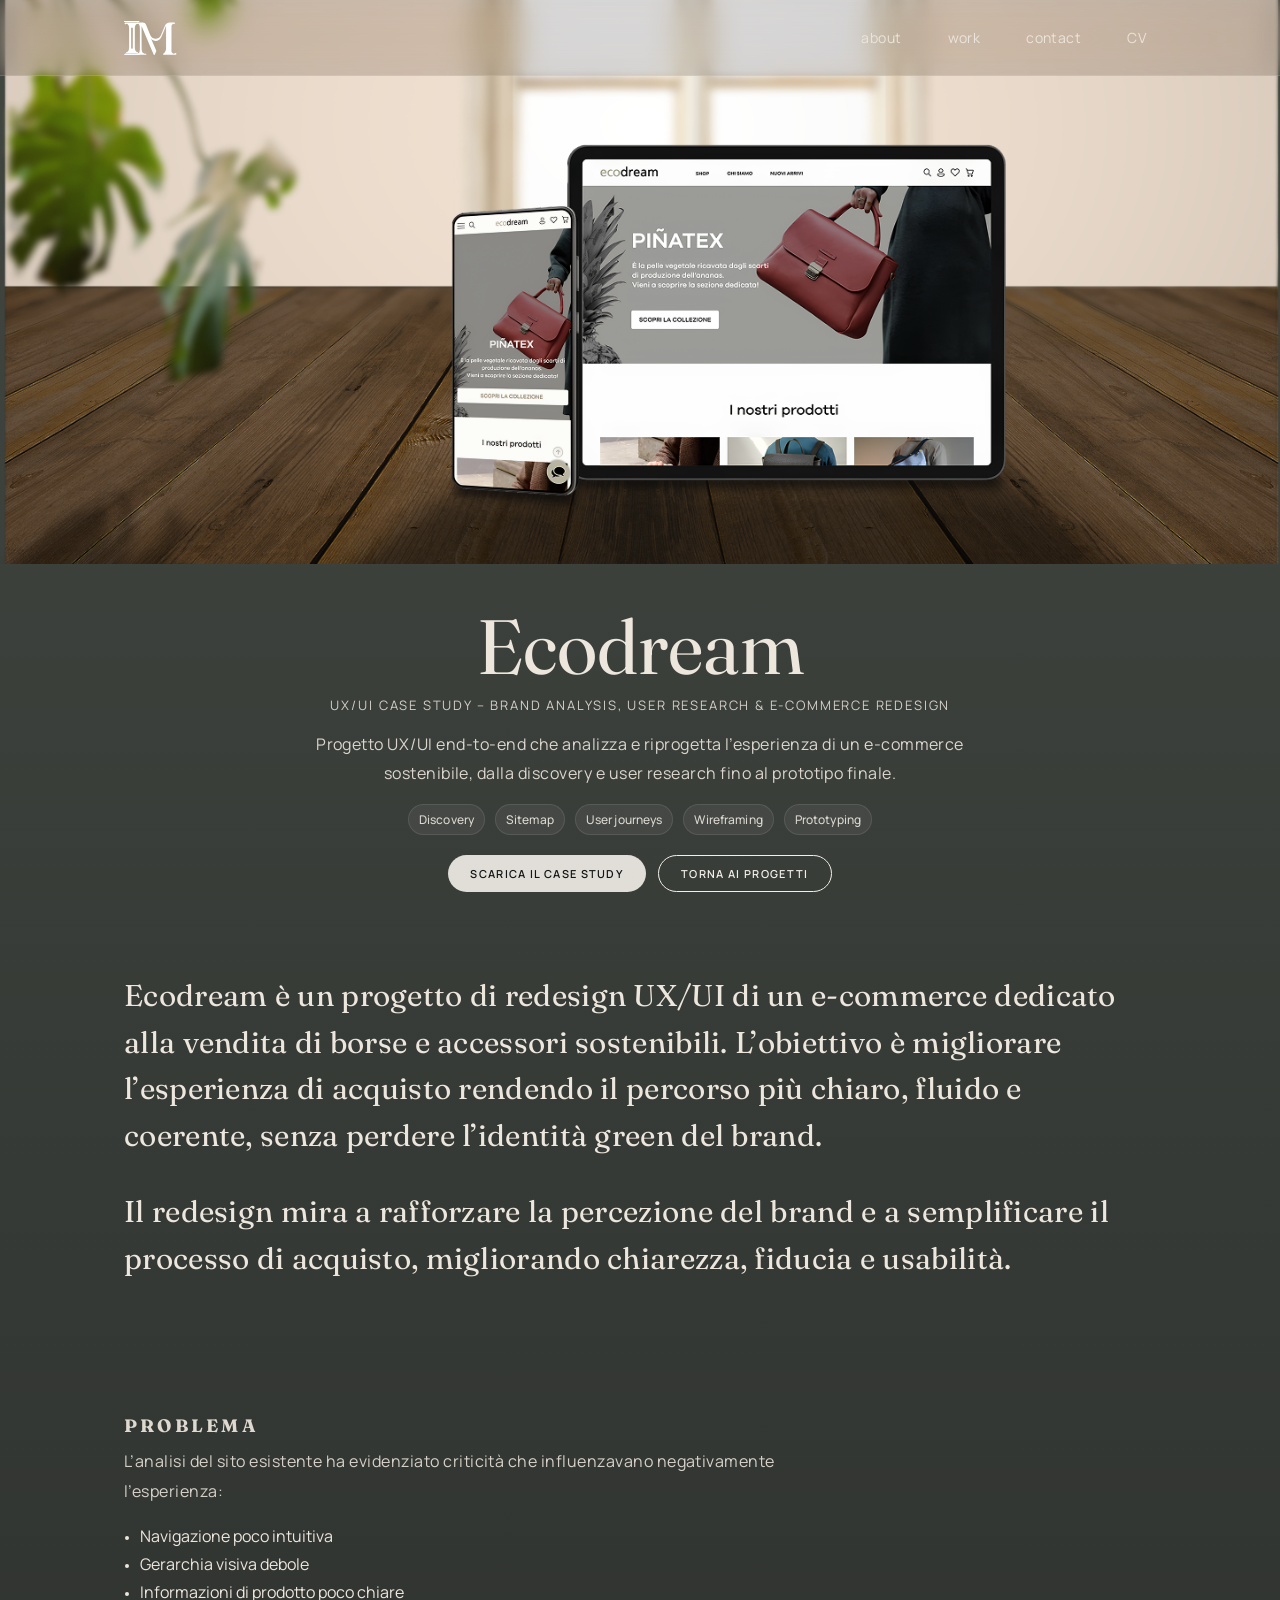
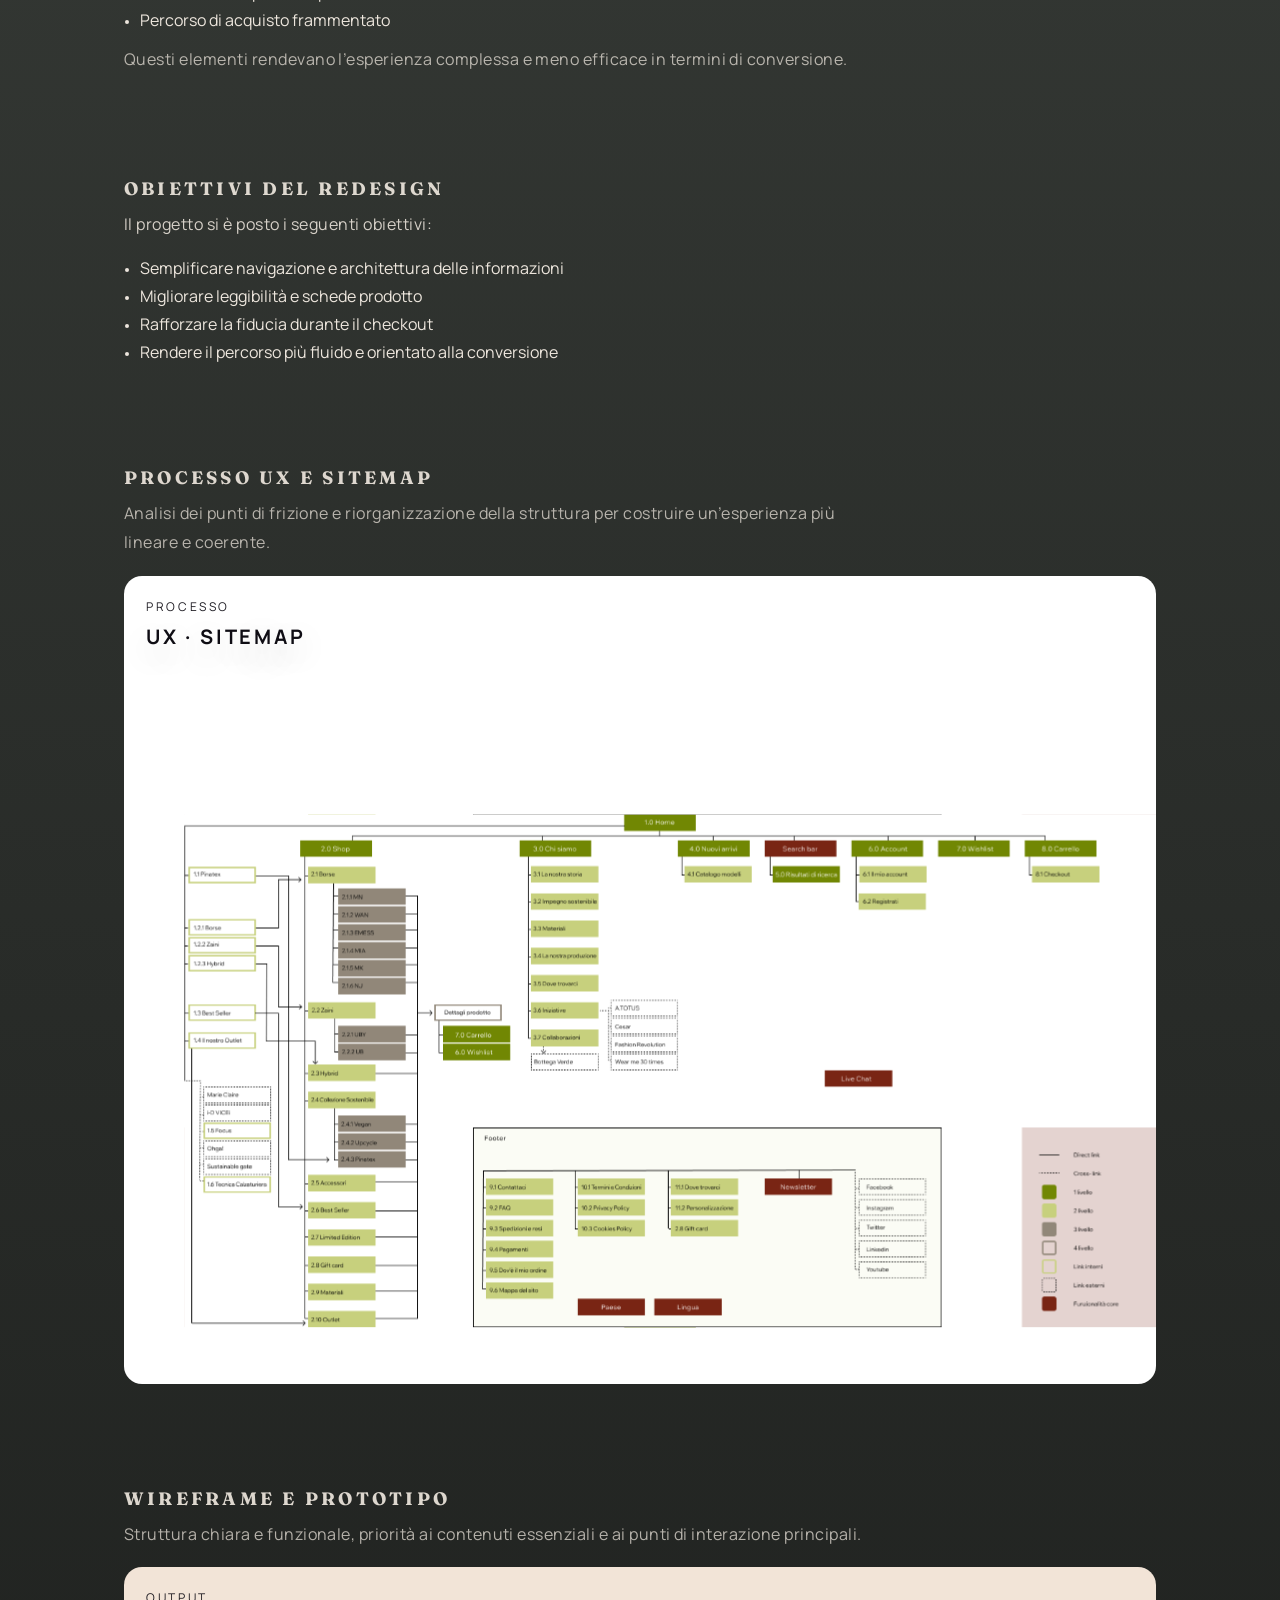
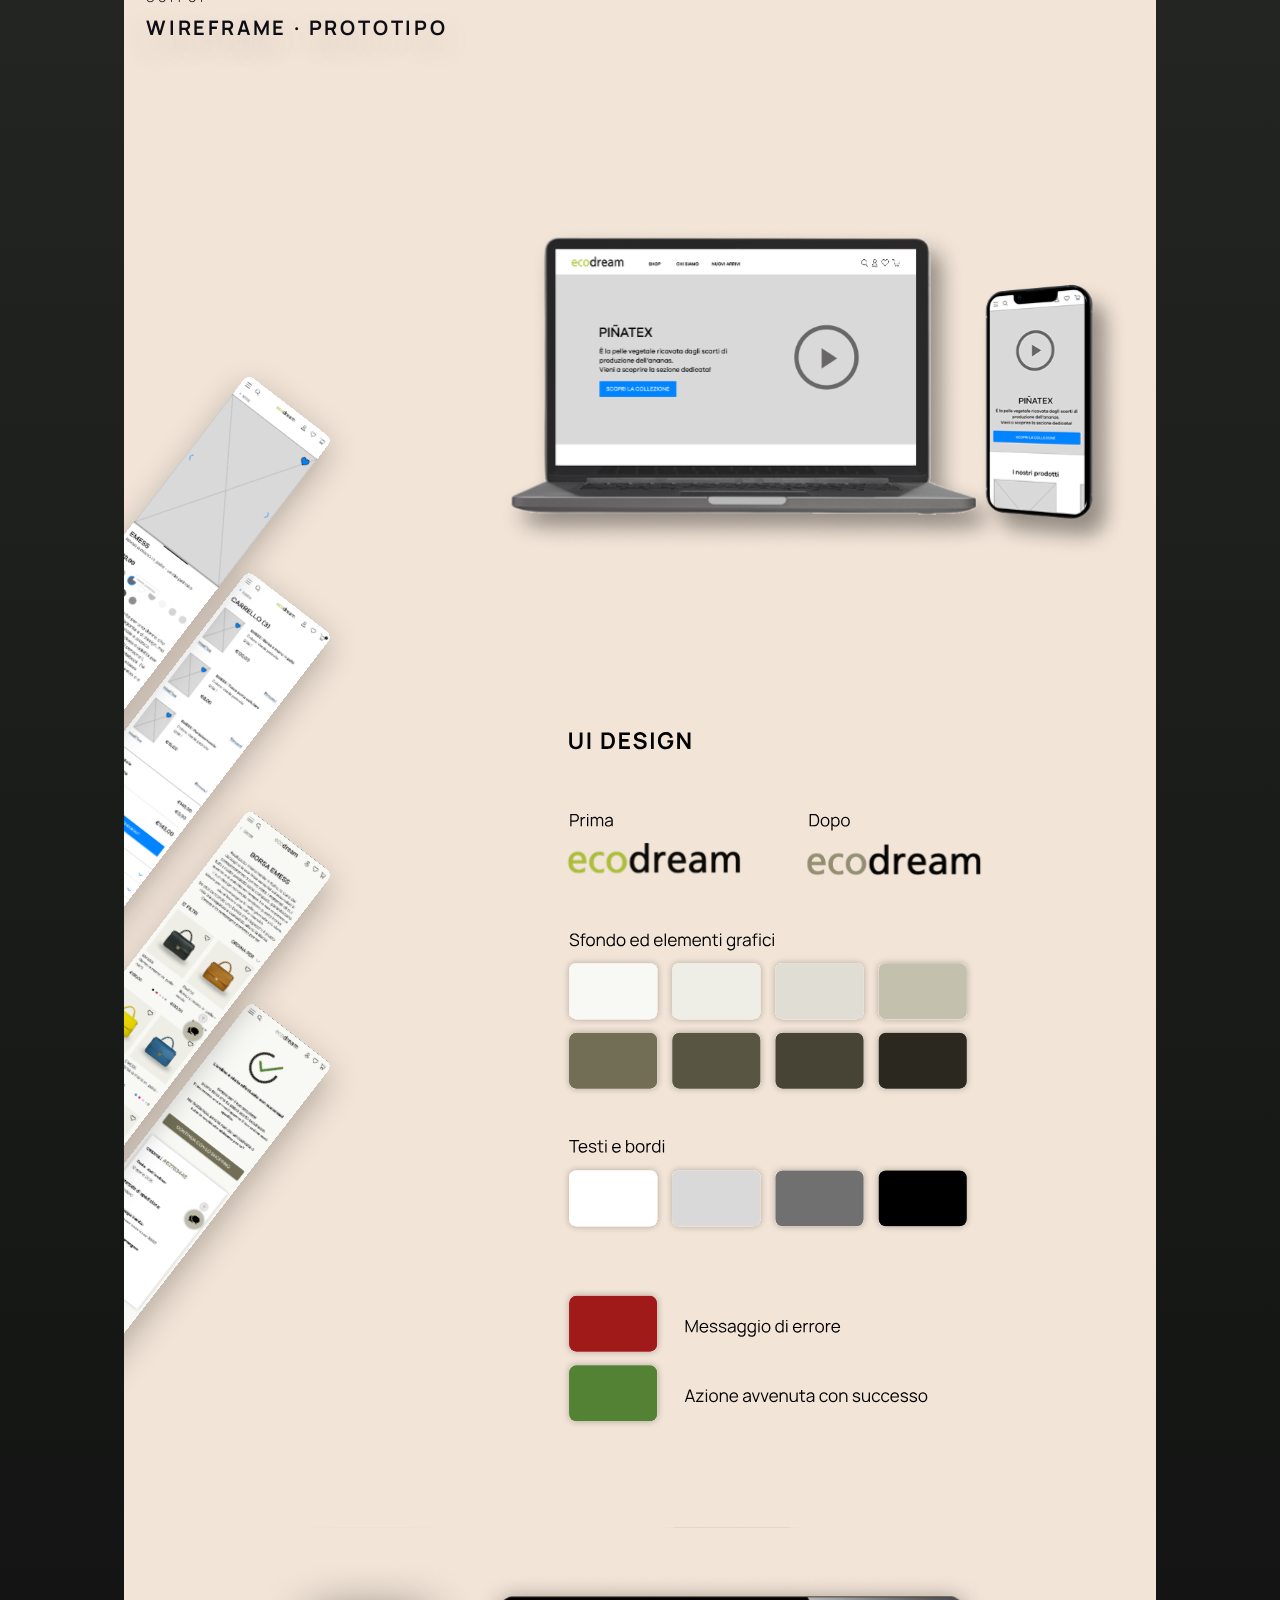
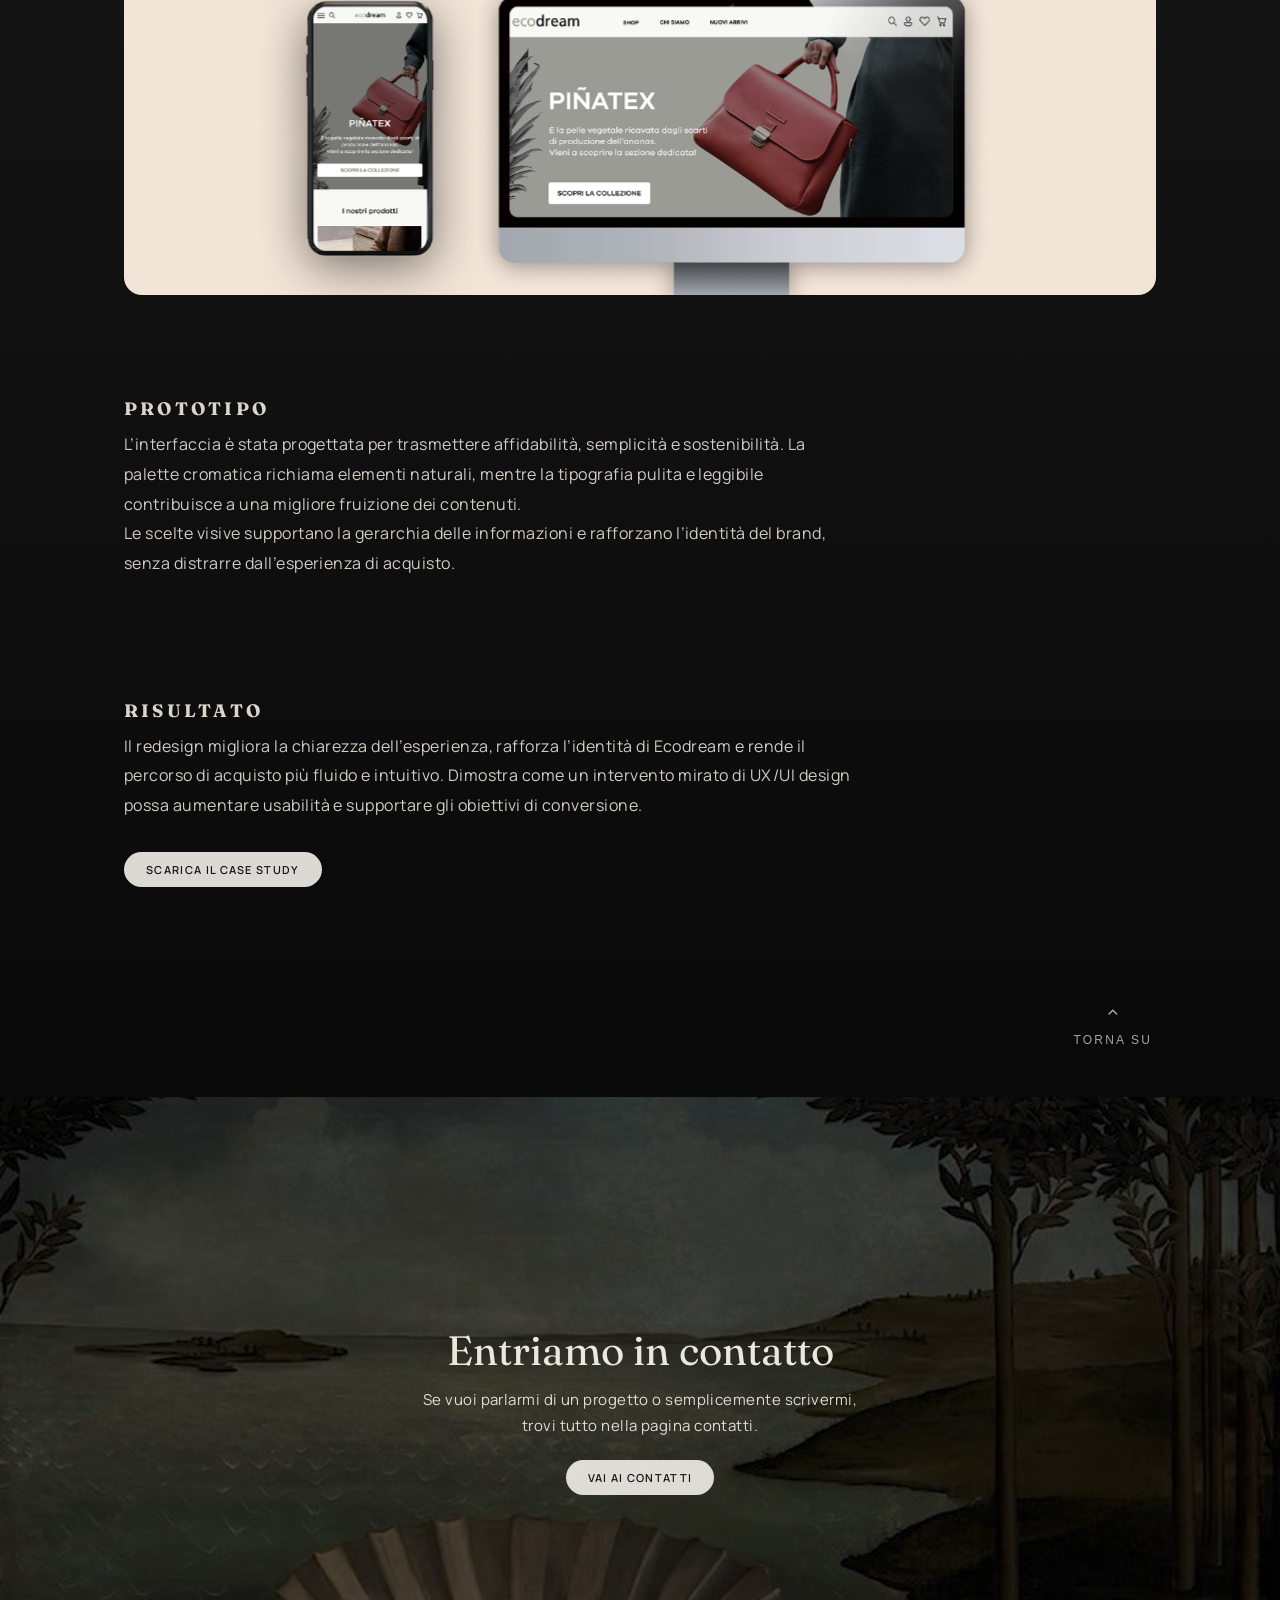
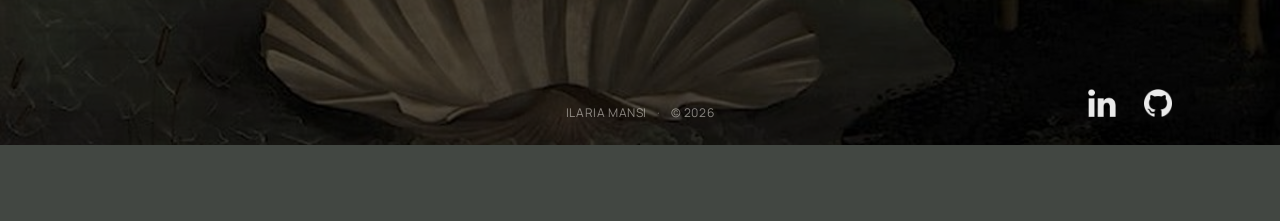
==== project/ecodream/index.html @ d0198c4e "Initial portfolio upload" ====
<!doctype html>
<html lang="it">
<head>
  <meta charset="utf-8" />
  <meta name="viewport" content="width=device-width, initial-scale=1" />
  <title>Ecodream – Case study</title>

  <!-- stesso stack font delle altre pagine progetto -->
  <link rel="preconnect" href="https://fonts.googleapis.com">
  <link rel="preconnect" href="https://fonts.gstatic.com" crossorigin>
  <link href="https://fonts.googleapis.com/css2?family=Fraunces:opsz,wght@9..144,300;9..144,400;9..144,600;9..144,700&family=Manrope:wght@300;400;500;600;700&display=swap" rel="stylesheet">
<link rel="icon" href="assets/img/favicon/favicon.png" sizes="any">

  <link rel="stylesheet" href="../../css/style.css">
  <link rel="stylesheet" href="../../css/project.css">
</head>

<body>
 
   <!-- NAV -->
 <header class="nav" role="banner">
  <div class="container nav__inner">
    <a class="nav__logo" href="../../index.html#top" aria-label="Home">
      <img class="logo is-mark" src="../../assets/img/logo/im-mark-light.svg" alt="IM">
      <img class="logo is-word" src="../../assets/img/logo/im-wordmark-light.svg" alt="Ilaria Mansi">
    </a>

    <nav class="nav__links" aria-label="Menu principale">
      <a href="../../about.html">about</a>
      <a href="../../index.html#projects">work</a>
      <a href="../../contact.html">contact</a>
      <a href="../../cv.html">CV</a>
    </nav>

    <input class="navToggle" type="checkbox" id="navToggle">

    <label class="nav__burger" for="navToggle" aria-label="Apri menu">
      <span class="nav__burgerIcon" aria-hidden="true"></span>
    </label>
  </div>
</header>

<div class="navOverlay" aria-hidden="true">
  <nav class="navOverlay__panel" aria-label="Menu mobile">
    <a href="../../about.html">about</a>
    <a href="../../index.html#projects">work</a>
    <a href="../../contact.html">contact</a>
    <a href="../../cv.html">CV</a>
  </nav>
</div>

  <main class="project project--ecodream" id="top">

  <!-- HERO (identica agli altri progetti) -->
  <section class="pHero" aria-label="Ecodream">
    <figure class="pHero__media">
      <img src="../../assets/img/projects/ecodream/cover-ecodream.png" alt="Cover Ecodream">
    </figure>

    <div id="start"></div>

    <div class="pWrap">
      <div class="pHero__copy">
        <h1 class="pTitle">Ecodream</h1>
        <p class="pSubtitle">UX/UI case study – brand analysis, user research &amp; e-commerce redesign</p>

        <p class="pLead">
          Progetto UX/UI end-to-end che analizza e riprogetta l’esperienza di un e-commerce sostenibile, dalla discovery e user research fino al prototipo finale.
        </p>

        <div class="pMeta" aria-label="Strumenti e output">
          <span class="pill">Discovery</span>
          <span class="pill">Sitemap</span>
          <span class="pill">User journeys</span>
          <span class="pill">Wireframing</span>
          <span class="pill">Prototyping</span>
        </div>

   
        <div class="pCtaRow">
          <a class="btn btn--primary" href="../../assets/pdf/ecodream.pdf" target="_blank" rel="noopener">
            SCARICA IL CASE STUDY
          </a>
          <a class="btn btn--secondary" href="../../index.html#projects">
            TORNA AI PROGETTI
          </a>
        </div>
      </div>
    </div>
  </section>



  <!-- PRESENTAZIONE -->
 <section class="pSection" aria-label="Presentazione del progetto">
      <div class="pWrap pWrap--narrow">
        <div class="pIntroCenter">
        <div>
          <p class="pIntro">
            Ecodream è un progetto di redesign UX/UI di un e-commerce dedicato alla vendita di borse e accessori sostenibili.
            L’obiettivo è migliorare l’esperienza di acquisto rendendo il percorso più chiaro, fluido e coerente, senza perdere l’identità green del brand.
          </p>
        </div>
        <div>
          <p class="pIntro pIntro--muted">
            Il redesign mira a rafforzare la percezione del brand e a semplificare il processo di acquisto, migliorando chiarezza, fiducia e usabilità.
          </p>
        </div>
      </div>
    </div>
  </section>

  <!-- PROBLEMA -->
  <section class="pSection" aria-label="Problema">
    <div class="pWrap">
      <header class="pHeader">
        <h2 class="pH2">Problema</h2>
        <p class="pText">L’analisi del sito esistente ha evidenziato criticità che influenzavano negativamente l’esperienza:</p>
      </header>

      <ul class="pList">
        <li>Navigazione poco intuitiva</li>
        <li>Gerarchia visiva debole</li>
        <li>Informazioni di prodotto poco chiare</li>
        <li>Percorso di acquisto frammentato</li>
      </ul>

      <p class="pText pText--muted" style="margin-top:14px;">
        Questi elementi rendevano l’esperienza complessa e meno efficace in termini di conversione.
      </p>
    </div>
  </section>

  <!-- OBIETTIVI -->
  <section class="pSection" aria-label="Obiettivi del redesign">
    <div class="pWrap">
      <header class="pHeader">
        <h2 class="pH2">Obiettivi del redesign</h2>
        <p class="pText">Il progetto si è posto i seguenti obiettivi:</p>
      </header>

      <ul class="pList">
        <li>Semplificare navigazione e architettura delle informazioni</li>
        <li>Migliorare leggibilità e schede prodotto</li>
        <li>Rafforzare la fiducia durante il checkout</li>
        <li>Rendere il percorso più fluido e orientato alla conversione</li>
      </ul>
    </div>
  </section>

  <!-- PROCESSO UX + SITEMAP (NON full-bleed, come gli altri) -->
  <section class="pSection" aria-label="Processo UX e Sitemap">
    <div class="pWrap">
      <header class="pHeader">
        <h2 class="pH2">Processo UX e sitemap</h2>
        <p class="pText pText--muted">
          Analisi dei punti di frizione e riorganizzazione della struttura per costruire un’esperienza più lineare e coerente.
        </p>
      </header>

      <figure class="pFigure">
        <img src="../../assets/img/projects/ecodream/processo ux e sitemap.svg" alt="Processo UX e Sitemap Ecodream">
        <figcaption class="pFigure__cap">
          <span class="pCap__kicker">PROCESSO</span>
          <span class="pCap__title">UX · Sitemap</span>
        </figcaption>
      </figure>
    </div>
  </section>

  <!-- WIREFRAME + PROTOTIPO (NON full-bleed) -->
  <section class="pSection" aria-label="Wireframe e Prototipo">
    <div class="pWrap">
      <header class="pHeader">
        <h2 class="pH2">Wireframe e prototipo</h2>
        <p class="pText pText--muted">
          Struttura chiara e funzionale, priorità ai contenuti essenziali e ai punti di interazione principali.
        </p>
      </header>

      <figure class="pFigure">
        <img src="../../assets/img/projects/ecodream/wireframe e prototipo.svg" alt="Wireframe e prototipo Ecodream">
        <figcaption class="pFigure__cap">
          <span class="pCap__kicker">OUTPUT</span>
          <span class="pCap__title">Wireframe · Prototipo</span>
        </figcaption>
      </figure>
    </div>
  </section>

   <section class="pSection" aria-label="Wireframe e Prototipo">
      <div class="pWrap">
        <header class="pHeader">
          <h2 class="pH2">Prototipo</h2>
          <p class="pText">
           L’interfaccia è stata progettata per trasmettere affidabilità, semplicità e sostenibilità.
          La palette cromatica richiama elementi naturali, mentre la tipografia pulita e leggibile
          contribuisce a una migliore fruizione dei contenuti.
          </p>
          <p class="pText">
              Le scelte visive supportano la gerarchia delle informazioni e rafforzano l’identità del brand,
          senza distrarre dall’esperienza di acquisto.
          </p>
        </header>
          </div>
    </section>

    <!-- RISULTATO -->
    <section class="pSection" aria-label="Risultato">
      <div class="pWrap">
        <div class="pUi pUi--single">
          <div class="pUi__copy">
            <h2 class="pH2">Risultato</h2>
            <p class="pText">
              Il redesign migliora la chiarezza dell’esperienza, rafforza l’identità di Ecodream e rende il percorso di acquisto più fluido e intuitivo.
              Dimostra come un intervento mirato di UX/UI design possa aumentare usabilità e supportare gli obiettivi di conversione.
            </p>

            <div class="pUi__cta">
              <a class="btn btn--primary" href="../../assets/pdf/ecodream.pdf" target="_blank" rel="noopener">
                SCARICA IL CASE STUDY
              </a>
            </div>
          </div>
        </div>
      </div>
    </section>

  </main>


<div class="backTop">
  <a href="#start">
    <span class="backTop__arrow">^</span>
    <span class="backTop__text">torna su</span>
  </a>
</div>

  <!-- FOOTER -->
  <footer class="footer footer--simple" id="contact" aria-labelledby="footerTitle">
  <img class="footer__arch" src="../../assets/img/home/art.jpg" alt="" aria-hidden="true">

  <div class="footer__inner">
    <h2 id="footerTitle">Entriamo in contatto</h2>
    <p class="footer__text">
      Se vuoi parlarmi di un progetto o semplicemente scrivermi, <br> trovi tutto nella pagina contatti.
    </p>

    <div class="footer__actions">
      <a class="btn btn--primary" href="../../contact.html">VAI AI CONTATTI</a>
    </div>

    <div class="footer__social" aria-label="Social">
      <a class="iconBtn" href="https://www.linkedin.com/in/ilaria-mansi/" target="_blank" rel="noopener" aria-label="LinkedIn">
        <img src="../../assets/img/home/linkedin.png" alt="">
      </a>

      <a class="iconBtn" href="https://github.com/TUO-USERNAME" target="_blank" rel="noopener" aria-label="GitHub">
        <img src="../../assets/img/home/github.png" alt="">
      </a>
    </div>

    <div class="footer__meta">
      <a class="footer__copy" href="#top">ILARIA MANSI</a>
      <span class="footer__sep" aria-hidden="true">·</span>
      <span class="footer__copy">© 2026</span>
    </div>
  </div>
</footer>
  
</body>
</html>
---- css/style.css ----
/* =========================================================
   ILARIA — STYLE.CSS
   Clean version
   - Nav/hamburger funzionante
   - Footer sistemato
   - Hero / Salotto / Projects invariati come struttura visiva
========================================================= */

/* -------------------------
   RESET
------------------------- */
*{ box-sizing:border-box; }
html,body{ margin:0; padding:0; min-height:100%; }
img{ max-width:100%; display:block; }
a{ color:inherit; text-decoration:none; }
a:visited{ color:inherit; }
button,input,textarea{ font:inherit; }
ul{ margin:0; padding:0; }
:focus-visible{ outline:2px solid rgba(243,239,233,.65); outline-offset:3px; }

/* -------------------------
   TOKENS
------------------------- */
:root{
  --max: 1200px;
  --pad-x: 84px;
  --nav-h: 76px;

  --bg-start: rgb(66, 71, 66);
  --bg-end:   #020202;

  --text: #EDE6DD;
  --muted: rgba(237,230,221,.75);

  --line: rgba(243,239,233,.12);
  --line-weak: rgba(243,239,233,.08);

  --glass-blur: 14px;
  --glass-sat: 140%;

  --thumb-w: 440px;
  --thumb-h: 300px;

  --font-serif: "Fraunces", ui-serif, Georgia, serif;
  --font-sans: "Manrope", system-ui, -apple-system, "Segoe UI", Roboto, Arial, sans-serif;

  --h1: clamp(42px, 5.2vw, 76px);
  --h2: clamp(24px, 3.2vw, 44px);
  --lead: clamp(20px, 1.6vw, 18px);
  --section-y: clamp(68px, 7.4vw, 120px);
}

@media (max-width: 980px){
  :root{
    --pad-x: 20px;
    --nav-h: 70px;
    --thumb-w: 100%;
    --thumb-h: min(320px, 56vw);
  }
}

/* -------------------------
   BASE
------------------------- */
html{ background: var(--bg-start); }

body{
  color: var(--text);
  overflow-x:hidden;
  font-family: var(--font-sans);
  -webkit-font-smoothing: antialiased;
  text-rendering: optimizeLegibility;
  background: linear-gradient(180deg, var(--bg-start) 0%, var(--bg-end) 100%);
  background-repeat:no-repeat;
  background-size:100% 100%;
  background-attachment:scroll;
}

.container{
  width: min(var(--max), 100%);
  margin:0 auto;
  padding-left: var(--pad-x);
  padding-right: var(--pad-x);
}

/* niente pannelli extra su about/cv/contact */
body:not(.is-home) main,
body:not(.is-home) .about,
body:not(.is-home) .cv,
body:not(.is-home) .uxSection,
body:not(.is-home) .content{
  background: transparent !important;
}

/* -------------------------
   NAV
------------------------- */
.nav{
  position: fixed;
  top: 0;
  left: 0;
  right: 0;
  height: var(--nav-h);
  z-index: 7000;
  background: rgba(20,14,14,.16);
  backdrop-filter: blur(var(--glass-blur)) saturate(var(--glass-sat));
  -webkit-backdrop-filter: blur(var(--glass-blur)) saturate(var(--glass-sat));
  border-bottom: 1px solid rgba(243,239,233,.14);
}

.nav__inner{
  height: 100%;
  display: flex;
  align-items: center;
  justify-content: space-between;
  gap: 14px;
}

.nav__logo{
  position: relative;
  display: inline-block;
  width: 276px;
  height: 34px;
  z-index: 7002;
}

.nav__logo .logo{
  position: absolute;
  inset: 0;
  width: 276px;
  height: 34px;
  object-fit: contain;
  object-position: left center;
  opacity: 0;
  transition: opacity .28s ease-out, transform .28s ease-out;
}

.nav__logo .is-mark{ opacity: 1; }
.nav__logo .is-word{ transform: translate3d(8px,0,0); }

.nav__logo:hover .is-mark{
  opacity: 0;
  transform: translate3d(-8px,0,0);
}
.nav__logo:hover .is-word{
  opacity: 1;
  transform: translate3d(0,0,0);
}

.nav__links{
  display: flex;
  align-items: center;
  gap: 26px;
  height: 100%;
}

.nav__links a{
  height: 100%;
  display: flex;
  align-items: center;
  padding: 0 10px;
  font-family: var(--font-sans);
  font-size: 14px;
  letter-spacing: .03em;
  opacity: .95;
  position: relative;
  transition: opacity .2s ease, transform .2s ease, letter-spacing .2s ease;
}

.nav__links a:hover{
  opacity: 1;
  transform: translateY(-1px);
  letter-spacing: .08em;
}

.nav__links a::after{
  content: "";
  position: absolute;
  left: 10px;
  right: 10px;
  bottom: 18px;
  height: 1px;
  background: transparent;
  transition: background .2s ease;
}

.nav__links a:hover::after{
  background: rgba(243,239,233,.95);
}

/* checkbox invisibile */
.navToggle{
  position: absolute;
  width: 1px;
  height: 1px;
  padding: 0;
  margin: -1px;
  overflow: hidden;
  clip: rect(0,0,0,0);
  white-space: nowrap;
  border: 0;
}

/* burger */
.nav__burger{
  display: none;
  width: 42px;
  height: 42px;
  border: 0;
  background: transparent;
  cursor: pointer;
  z-index: 7002;
}

.nav__burgerIcon{
  width: 22px;
  height: 2px;
  background: rgba(243,239,233,.92);
  position: relative;
  display: block;
}

.nav__burgerIcon::before,
.nav__burgerIcon::after{
  content: "";
  position: absolute;
  left: 0;
  width: 22px;
  height: 2px;
  background: rgba(243,239,233,.92);
  transition: transform .22s ease, top .22s ease;
}

.nav__burgerIcon::before{ top: -6px; }
.nav__burgerIcon::after{ top: 6px; }

/* overlay fuori dalla nav, pieno e non trasparente */
.navOverlay{
  position: fixed;
  inset: 0;
  z-index: 6999;
  opacity: 0;
  visibility: hidden;
  pointer-events: none;

  /* vetro satinato */
  background: rgba(20,14,14,.22);
  backdrop-filter: blur(22px) saturate(145%);
  -webkit-backdrop-filter: blur(22px) saturate(145%);

  transition: opacity .25s ease, visibility .25s ease;
}
.navOverlay::before{
  content:"";
  position:absolute;
  inset:0;
  pointer-events:none;
  background:
    linear-gradient(180deg,
      rgba(14, 24, 27, 0.28) 0%,
      rgba(20,14,14,.34) 80%);
}
.navOverlay__panel{
  min-height: 100vh;
  display: flex;
  flex-direction: column;
  align-items: center;
  justify-content: center;
  gap: 26px;
}

.navOverlay__panel a{
  font-family: var(--font-sans);
  font-size: 16px;
  letter-spacing: .12em;
  text-transform: uppercase;
  color: rgba(243,239,233,.95);
}

@media (max-width: 900px){
  .nav__links{ display: none; 
  opacity: 1;
  }
  .nav__burger{ display: grid; place-items: center; }

  .nav__logo{ width: 77px; }
  .nav__logo .logo{ width: 77px; }

  .nav__logo:hover .is-word{
    opacity: 0;
    transform: none;
  }
  .nav__logo:hover .is-mark{
    opacity: 1;
    transform: none;
  }

  /* apertura */
  body:has(#navToggle:checked) .navOverlay{
    opacity: 1;
    visibility: visible;
    pointer-events: auto;
  }

  /* X */
  body:has(#navToggle:checked) .nav__burgerIcon{
    background: transparent;
  }
  body:has(#navToggle:checked) .nav__burgerIcon::before{
    top: 0;
    transform: rotate(45deg);
  }
  body:has(#navToggle:checked) .nav__burgerIcon::after{
    top: 0;
    transform: rotate(-45deg);
  }
}

@media (min-width: 901px){
  .navOverlay{ display: none; }
}

/* -------------------------
   BUTTONS
------------------------- */
.btn{
  display:inline-flex;
  align-items:center;
  justify-content:center;
  padding:12px 22px;
  border-radius:999px;
  border:0;
  cursor:pointer;
  line-height:1;
  font-family: var(--font-sans);
  font-weight:600;
  font-size:11px;
  letter-spacing:.12em;
  text-transform:uppercase;
  transition: transform .15s ease, background-color .2s ease, border-color .2s ease, opacity .2s ease;
}
.btn--primary{
  background: rgba(243,239,233,.90);
  color:#131616 !important;
}
.btn--primary:hover{
  background: rgba(243,239,233,1);
  transform:translateY(-1px);
}
.btn--primary:active{ transform:translateY(0); }

.btn--secondary{
  background:transparent;
  border:1px solid rgba(243,239,233,1);
  color: rgba(243,239,233,1);
}
.btn--secondary:hover{
  background: rgba(243,239,233,.08);
  border-color: rgba(243,239,233,.32);
  transform:translateY(-1px);
}
.btn--secondary:active{ transform:translateY(0); }

/* -------------------------
   TAGS / CHIPS
------------------------- */
.pill, .chip, .cvPill{
  display:inline-flex;
  align-items:center;
  gap:8px;
  padding:6px 10px;
  border-radius:999px;
  background: rgba(243,239,233,.06);
  border:1px solid rgba(243,239,233,.10);
  color: rgba(243,239,233,.86);
  font-family: var(--font-sans);
  font-weight:500;
  font-size:12px;
  letter-spacing:.01em;
  text-transform:none;
}

/* -------------------------
   HOME — HERO
------------------------- */
body.is-home{
  background: linear-gradient(180deg, var(--bg-start) 0%, var(--bg-end) 100%);
}

body.is-home main.content{
  background: transparent !important;
}

.heroSection{
  position:relative;
  height:20vh;
  min-height:600px;
  overflow:hidden;
  padding-top: var(--nav-h);
  
}

.heroSection__arch{
  position:absolute;
  inset:0;
  width:100%;
  height:100%;
  object-fit:cover;
  object-position:center;
  z-index:0;
   filter: saturate(.75) contrast(1.06) brightness(.84);
  transform: scale(1.03);
  transform-origin: center;
}


.heroSection__overlay{
  position:absolute;
  inset:0;
  z-index:1;
  pointer-events:none;

  background: linear-gradient(
    to bottom,
    rgba(0, 0, 0, 0.25) 0%,
    rgba(0, 0, 0, 0.55) 40%,
    rgba(0, 0, 0, 0.75) 100%
  );
}

.hero{
  position:relative;
  z-index:2;
  padding-top: clamp(48px, 7vh, 92px);
}
.hero::after{

position:absolute;
inset:0;
background:rgba(0,0,0,0.25);
}
.hero__left{ max-width:660px; }

.hero__stack{
  display:flex;
  flex-direction:column;
  align-items:flex-start;
  gap:14px;
}
.hero__title,
.hero__sub,
.hero__statement{
  text-shadow: 0 2px 14px rgba(0,0,0,.20);
}
.hero__title{
  margin:0;
  font-family: var(--font-serif);
  font-weight:400;
  font-size: clamp(64px, 8vw, 120px);
  line-height:1.10;
}

.hero__sub{
  margin:0;
  max-width:58ch;
  font-family: var(--font-sans);
  font-size: var(--lead);
  font-weight:600;
  line-height:0.8;
  color: rgba(243,239,233);
  letter-spacing:.03em;
}

.hero__statement{
  position:relative;
  padding-top:40px;
  margin-top: clamp(16px, 2.2vw, 30px);
  font-family: var(--font-sans);
  font-size:14px;
  font-weight:500;
  letter-spacing:.18em;
  text-transform:uppercase;
  color: rgb(243, 239, 233);
}

.hero__cta{
  margin-top:12px;
  display:flex;
  gap:14px;
  flex-wrap:wrap;
}

/* -------------------------
   HOME — SALOTTO
------------------------- */
.salottoSection{
  position:relative;
  padding: clamp(70px, 9vw, 120px) 0;
  background:transparent;
  overflow:hidden;
}

.salottoSection .salotto{
  position:relative;
  text-align:center;
}

.salotto__stack{
  max-width: min(920px, 100%);
  margin:0 auto;
  display:flex;
  flex-direction:column;
  gap:14px;
  align-items:center;
  position:relative;
  z-index:2;
}

.salotto__h2{
  margin:0 0 6px 0;
  font-family: var(--font-serif);
  font-weight:400;
  font-size: clamp(28px, 3.4vw, 52px);
  line-height:1.12;
}

.salotto__p{
  margin:0 0 4px 0;
  font-family: var(--font-sans);
  font-weight:400;
  font-size: clamp(15px, 1.7vw, 18px);
  line-height:1.7;
  max-width:70ch;
  color: rgba(243,239,233,.90);
  letter-spacing:.03em;
}

.salotto__cta{
  margin-top:32px;
  display:flex;
  justify-content:center;
  gap:12px;
  flex-wrap:wrap;
}

.salotto__cta .btn{
  opacity:1 !important;
  filter:none !important;
}
.salotto__cta .btn--primary{
  background: rgba(243,239,233,1) !important;
}
.salotto__cta .btn--secondary{
  border-color: rgba(243,239,233,1) !important;
  color: rgba(243,239,233,1) !important;
  background: transparent !important; 
}
.salotto__cta .btn--secondary:hover{
  background: rgba(243,239,233,.08) !important; 
  border-color: rgba(243,239,233,.32) !important;
  transform:translateY(-1px)!important;
}

.salotto__portrait{
  position:absolute;
  right:-66px;
  bottom:-80px;
  margin:0;
  width: clamp(220px, 24vw, 420px);
  z-index:1;
  pointer-events:none;
}
.salotto__portrait img{
  width:100%;
  height:auto;
  display:block;
  filter: brightness(0.8);
}

@media (max-width: 980px){
  .salotto__portrait{
    width: clamp(190px, 58vw, 340px);
    right:-30px;
    bottom:-120px;
    z-index:0;
  }
  .salotto__portrait img{
    opacity:.30;
  }
  .salotto__stack{ z-index:2; }
}

/* -------------------------
   HOME — PROJECTS
------------------------- */
.content{
  position:relative;
  z-index:1;
  padding-top:72px;
}

.projects{
  padding:75px 0 44px;
}

.projects__title{
  margin:0 0 -10px;
  font-family: var(--font-serif);
  font-weight:400;
  font-size:100px;
  letter-spacing:.02em;
}

.projectStep{
  min-height:45vh;
  padding:24px 0;
}

.projectCard{
  position:sticky;
  top: calc(var(--nav-h) + 34px);
  display:grid;
  grid-template-columns: 1.12fr .88fr;
  gap:32px;
  align-items:center;
  padding-top:22px;
}

.projectCard__media{
  width:min(100%, var(--thumb-w));
  height: var(--thumb-h);
  display:block;
  transition: transform .22s ease;
}
.projectCard__media img{
  width:100%;
  height:100%;
  object-fit:cover;
  border-radius:10px;
}
.projectCard__media:hover{
  transform:translate3d(0,-4px,0);
}

.projectCard__name{
  margin:0;
  font-family: var(--font-serif);
  font-weight:400;
  font-size: clamp(30px, 3.2vw, 52px);
  line-height:1.06;
}

.projectCard__meta{
  margin:10px 0 16px;
  font-family: var(--font-sans);
  font-size:15px;
  line-height:1.5;
  color: var(--muted);
  letter-spacing:.03em;
}

@media (max-width:900px){
  .projectCard{
    grid-template-columns: 1fr;
    gap:16px;
    top: calc(var(--nav-h) + 42px);
  }
  .projectCard__media{
    width:100%;
    height: var(--thumb-h);
  }

  .projects__title{
    font-size: clamp(34px, 10.5vw, 56px);
    line-height:1.02;
    letter-spacing:-0.01em;
    white-space:nowrap;
  }
  .projectCard__name{
    font-size: clamp(26px, 7.2vw, 34px);
    line-height:1.08;
    margin-top:14px;
  }
  .projectCard__meta{
    font-size:14px;
    line-height:1.4;
    opacity:.85;
    margin-top:6px;
  }
  .projectStep{
    padding:26px 0;
  }
  .projectStep + .projectStep{
    border-top:1px solid rgba(243,239,233,.10);
    padding-top:32px;
  }
}

/* -------------------------
   FOOTER SIMPLE
------------------------- */
.footer{
  position:relative;
  min-height:72vh;
  overflow:hidden;
  display:flex;
  align-items:center;
  justify-content:center;
  padding:0;
  background:transparent;
}

.footer__arch{
  position:absolute;
  inset:0;
  width:100%;
  height:100%;
  object-fit:cover;
  object-position:center;
  z-index:0;
  filter: brightness(.86) contrast(1.05);
}

.footer::before{
  content:"";
  position:absolute;
  inset:0;
  z-index:1;
  pointer-events:none;
  background: 
    rgba(0, 0, 0, 0.65) 80% ;
}


.footer__inner{
  position:static;
  z-index:2;
  max-width:860px;
  width:100%;
  text-align:center;
  padding:40px 22px 90px;
  margin:0 auto;
}

.footer__inner h2{
  margin:0 0 12px;
  font-family: var(--font-serif);
  font-weight:400;
  font-size: clamp(26px, 3.2vw, 42px);
  margin-top: 28px;
}

.footer__text{
  margin:0 auto 22px;
  max-width:62ch;
  font-family: var(--font-sans);
  font-size:15px;
  line-height:1.7;
  color: rgba(243,239,233,.90);
  letter-spacing:.03em;
  margin-top: 6px;
}

.footer__actions{
  margin-top:12px;
  display:flex;
  gap:12px;
  flex-wrap:wrap;
  justify-content:center;
}

/* icone più a destra */
.footer__social{
  position:absolute;
  right:100px;
  bottom:20px;
  display:flex;
  gap:12px;
  z-index:3;
}

.iconBtn{
  width:44px;
  height:44px;
  display:inline-flex;
  align-items:center;
  justify-content:center;
  opacity:.92;
  transition: transform .15s ease, opacity .15s ease;
}

.iconBtn img{
  width:28px;
  height:28px;
  display:block;
}

.iconBtn:hover{
  opacity:1;
  transform:translateY(-1px);
}

/* ilaria mansi + © più in basso */
.footer__meta{
  position:absolute;
  left:50%;
  transform:translateX(-50%);
  bottom:24px;

  display:flex;
  gap:10px;
  justify-content:center;
  align-items:center;

  font-family: var(--font-sans);
  font-size:12px;
  letter-spacing:.05em;
  text-transform:uppercase;
  color: rgba(243,239,233,.70);
}
.footer__sep{ opacity:.45; }
.footer__copy{ opacity:.75; }

@media (max-width:900px){
  .footer{
    min-height: 48vh;
    align-items: center;
    padding: 0 0 28px 0;
  }

  .footer__inner{
    padding: 18px 20px 40px;
  }

  .footer__inner h2{
    margin-top: 0;
    margin-bottom: 10px;
  }

  .footer__text{
    margin: 0 auto 18px;
    max-width: 30ch;
  }

  .footer__actions{
    margin-top: 30px;
  }

  /* social sotto la CTA */
  .footer__social{
    position: static;
    display: flex;
    justify-content: center;
    gap: 18px;
    margin-top: 60px;
    
  }

  /* meta in basso */
  .footer__meta{
    position: absolute;
    left: 50%;
    transform: translateX(-50%);
    bottom: 10px;
    margin-top: 0;
    width: max-content;
  }
}

/* -------------------------
   ABOUT + CV + CONTACT
------------------------- */
.uxSection{
  padding: var(--section-y) 0;
}

.uxSection--hero{
  padding-top: 50px;
  padding-bottom: clamp(70px, 5vw, 72px);
}

.uxGrid2{
  display:grid;
  grid-template-columns: 1.15fr .85fr;
  gap: clamp(20px, 5vw, 72px);
  align-items:start;
}
@media (max-width:980px){
  .uxGrid2{ grid-template-columns:1fr; }
}

.uxKicker{
  margin:0 0 10px;
  font-family: var(--font-serif);
  font-size:160px;
  letter-spacing:.10em;
  text-transform:none;
  color: rgb(243,239,233);
}

.uxH1{
  margin:0;
  font-family: var(--font-serif);
  font-weight:400;
  font-size: var(--h1);
  line-height:1.02;
}

.uxH2{
  margin:0;
  font-family: var(--font-serif);
  font-weight:400;
  font-size: clamp(22px, 2.6vw, 34px);
  line-height:1.12;
}

.uxLead{
  margin:58px 0 0;
  max-width:66ch;
  font-family: var(--font-sans);
  font-size:16px;
  line-height:1.75;
  color: rgba(243,239,233,.90);
  letter-spacing:.03em;
}

.uxSub{
  margin:10px 0 0;
  max-width:74ch;
  font-family: var(--font-sans);
  font-size:16px;
  line-height:1.85;
  color: rgba(243,239,233,.72);
  letter-spacing:.03em;
}

.uxCtaRow{
  margin-top:18px;
  display:flex;
  gap:12px;
  flex-wrap:wrap;
}

.aboutDivider{
  height:1px;
  margin-top:34px;
  background: linear-gradient(90deg, transparent, rgba(243,239,233,.20), transparent);
}

.aboutPhoto{
  width:min(300px, 100%);
  margin-top:50px;
  overflow:hidden;
  justify-self:right;
}
.aboutPhoto__img{
  width:100%;
  height:auto;
  filter: brightness(0.8);
}

.uxSide{
  display:flex;
  flex-direction:column;
  gap:18px;
}

.uxMiniCard{
  padding-top:12px;
  border-top:1px solid rgba(243,239,233,.10);
}
.uxMiniCard__label{
  margin:0 0 10px;
  font-family: var(--font-sans);
  font-size:12px;
  letter-spacing:.22em;
  text-transform:uppercase;
  color: rgba(243,239,233,.70);
}
.uxMiniCard__list{
  list-style:none;
}
.uxMiniCard__list li{
  padding:10px 0;
  border-top:1px solid rgba(243,239,233,.08);
  font-family: var(--font-sans);
  font-size:14px;
  color: rgba(243,239,233,.90);
}

.approachRow{
  margin-top:18px;
  display:grid;
  grid-template-columns: repeat(3, minmax(0,1fr));
  gap:26px;
}
@media (max-width:980px){
  .approachRow{ grid-template-columns:1fr; }
}

.uxCard{
  padding-top:12px;
  border-top:1px solid rgba(243,239,233,.10);
}
.card__eyebrow{
  margin:0 0 10px;
  font-family: var(--font-sans);
  font-size:12px;
  letter-spacing:.22em;
  text-transform:uppercase;
  color: rgba(243,239,233,.58);
}
.card__text{
  margin:0;
  font-family: var(--font-sans);
  font-size:16px;
  line-height:1.85;
  color: rgba(243,239,233,.90);
  letter-spacing:.03em;
}

.quoteGlass__text{
  margin:0;
  font-family: var(--font-serif);
  font-weight:400;
  font-size: clamp(36px, 2.2vw, 22px);
  line-height:1.5;
  color: rgba(243,239,233,.92);
}

.cvGrid{
  margin-top:14px;
  display:grid;
  grid-template-columns: repeat(3, minmax(0,1fr));
  gap:26px;
}
@media (max-width:980px){
  .cvGrid{ grid-template-columns:1fr; }
}

.cvCard{
  padding-top:12px;
  border-top:1px solid rgba(243,239,233,.10);
}
.cvCard h3{
  margin:0 0 10px;
  font-family: var(--font-sans);
  font-size:18px;
  letter-spacing:.22em;
  text-transform:uppercase;
  color: rgba(243,239,233,.70);
  font-weight:400;
}
.cvCard ul{
  padding-left:18px;
  margin:0;
}
.cvCard li{
  margin:8px 0;
  font-family: var(--font-sans);
  font-size:14px;
  line-height:1.75;
  color: rgba(243,239,233,.90);
  letter-spacing:.05em;
}

.cvTimeline{
  margin-top:14px;
  display:flex;
  flex-direction:column;
  gap:26px;
}
.cvItem{
  padding-top:12px;
  border-top:1px solid rgba(243,239,233,.10);
}
.cvHead{
  display:flex;
  gap:10px;
  flex-wrap:wrap;
  align-items:baseline;
  margin-bottom:10px;
}
.cvWhen{
  font-family: var(--font-sans);
  font-size:12px;
  letter-spacing:.18em;
  text-transform:none;
  color: rgba(243,239,233,.62);
}
.cvTag{
  font-family: var(--font-sans);
  font-size:14px;
  letter-spacing:.08em;
  text-transform:uppercase;
  color: rgba(243,239,233,.58);
}
.cvItem h3{
  margin:0;
  font-family: var(--font-serif);
  font-weight:400;
  font-size: clamp(18px, 2.4vw, 28px);
  line-height:1.2;
}
.cvPlace{
  margin:6px 0 0;
  font-family: var(--font-sans);
  font-size:14px;
  color: rgb(243,239,233);
}
.cvText{
  margin:10px 0 0;
  font-family: var(--font-sans);
  font-size:14px;
  line-height:1.85;
  color: rgba(243,239,233,.88);
  letter-spacing:.05em;
}

.is-about .uxSection--hero .uxGrid2{
  position:relative;
}
.is-about .uxSection--hero .uxSide{
  position:static;
}
.is-about .uxSection--hero .aboutPhoto{
  position:absolute;
  right:-100px;
  bottom:-40px;
  width: clamp(220px, 24vw, 420px);
  margin:0;
  border-radius:40px;
  overflow:hidden;
  z-index:1;
  pointer-events:none;
}
.is-about .uxSection--hero .aboutPhoto__img{
  width:100%;
  height:auto;
  display:block;
}
.is-about .uxSection--chi .uxGrid2{
  grid-template-columns:1fr 2fr;
}
.is-about .uxSection--split .uxGrid2{
  grid-template-columns:1fr 1fr;
}
.is-about .uxSection--oltre .uxGrid2{
  grid-template-columns:1fr 2fr;
}

@media (max-width:980px){
  .is-about .uxSection--hero .uxCol{
    position:relative;
    z-index:2;
  }

  .is-about .uxSection--hero .aboutPhoto{
    top:20px;
    right:-13px;
    bottom:auto;
    width: clamp(100px, 26vw, 150px);
    aspect-ratio:1 / 1;
    border-radius:18px;
    z-index:2;
    opacity:1;
  }

  .is-about .uxSection--hero .aboutPhoto__img{
    width:100%;
    height:100%;
    object-fit:cover;
    object-position:50% 18%;
  }

  .is-about .uxSection--oltre .uxGrid2{
    grid-template-columns:1fr;
  }
}

.is-contact .contactInfo{
  margin-top:92px;
  padding:18px 18px 22px;
  border-radius:18px;
  border:1px solid rgba(243,239,233,.14);
  background: rgba(243,239,233,.03);
}

@media (max-width: 980px){
  .is-contact .contactInfo{
    margin-top:18px;
  }
}

/* -------------------------
   SR-ONLY
------------------------- */
.srOnly{
  position:absolute !important;
  width:1px;
  height:1px;
  padding:0;
  margin:-1px;
  overflow:hidden;
  clip:rect(0,0,0,0);
  white-space:nowrap;
  border:0;
}

/* -------------------------
   MOTION
------------------------- */
@media (prefers-reduced-motion: reduce){
  *{ scroll-behavior:auto !important; }
}
/* =========================
   CONTACT PAGE
========================= */

.is-contact .uxSection--hero{
  padding-top: 50px;
   padding-bottom: clamp(70px, 5vw, 72px);
}

.is-contact .contactWrap{
  width: 100%;
  max-width: 820px;   /* allarga il form */
  margin: 0;          /* niente centratura */
}

.is-contact .contactForm{
  width: 100%;
  margin-top: 50px;
  display: flex;
  flex-direction: column;
  gap: 22px;
}

.is-contact .contactForm__row{
  display: flex;
  gap: 18px;
}

.is-contact .contactForm input,
.is-contact .contactForm textarea{
  width: 100%;
  padding: 14px 16px;
  border-radius: 10px;
  border: 1px solid rgba(243,239,233,.22);
  background: rgba(243,239,233,.05);
  color: rgba(243,239,233,.94);
  font-family: var(--font-sans);
  font-size: 14px;
  backdrop-filter: blur(10px) saturate(140%);
  -webkit-backdrop-filter: blur(10px) saturate(140%);
  transition: border-color .2s ease, background .2s ease;
}

.is-contact .contactForm textarea{
  min-height: 220px;
  resize: vertical;
}

.is-contact .contactForm input::placeholder,
.is-contact .contactForm textarea::placeholder{
  color: rgba(243,239,233,.55);
}

.is-contact .contactForm input:focus,
.is-contact .contactForm textarea:focus{
  border-color: rgba(243,239,233,.45);
  background: rgba(243,239,233,.08);
  outline: none;
}

.is-contact .contactForm__actions{
  margin-top: 14px;
  display: flex;
  align-items: center;
  justify-content: flex-start;
  gap: 18px;
  flex-wrap: wrap;
}

.is-contact .contactForm .btn{
  margin-top: 0;
  align-self: auto;
}

@media (max-width: 700px){
  .is-contact .contactWrap{
    max-width: 100%;
  }

  .is-contact .contactForm__row{
    flex-direction: column;
    gap: 14px;
  }
}


/* =========================
   CONTACT — ALIGNMENT FIX
========================= */

.is-contact .uxGrid2{
  grid-template-columns: 1.15fr .85fr;
  align-items: start;
}

.is-contact .uxCol{
  max-width: 860px;
}

.is-contact .uxKicker{
  margin: 0 0 12px;
}

.is-contact .uxH1{
  margin: 0 0 30px;
}

.is-contact .uxSub{
  margin: 0 0 30px;
  max-width: 52ch;
}

.is-contact .contactForm{
  margin-top: 0;
}

@media (max-width: 980px){
  .is-contact .uxGrid2{
    grid-template-columns: 1fr;
    margin-top: 50px;
  }

  .is-contact .uxKicker{
    margin: 0 0 58px;
    font-size: clamp(120px, 10vw, 56px);
    line-height: 1;
  }

  .is-contact .uxH1{
    margin: 0 0 58px;
    font-size: clamp(34px, 9vw, 54px);
    line-height: 1.02;
  }

  .is-contact .uxSub{
    margin: 0 0 58px;
    max-width: 30ch;
  }
}
---- css/project.css ----
/* =========================================================
   project.css — CLEAN REBUILD (4 progetti)
   - Griglia testi = allineata al logo (.container)
   - Hero unificata (full-bleed + altezza uguale)
   - Sezioni con gap ridotto
   - Figure dentro griglia (NON full-bleed)
========================================================= */

/* -------------------------
   0) Base: griglia testi
------------------------- */
.project{
  padding-top: var(--nav-h);
}

/* pWrap = stessa logica della .container (allineata al logo) */
.project .pWrap,
.project .pWrap--narrow{
  width: min(var(--max), 100%);
  margin: 0 auto;
  padding-left: var(--pad-x);
  padding-right: var(--pad-x);
}

/* -------------------------
   1) Spazi tra sezioni (ridotti)
------------------------- */
.project .pSection{
  padding: clamp(34px, 5vw, 72px) 0;
  margin: 0;
}

/* Se serve più aria solo prima del footer */
.project section[aria-label="Risultato"]{
  padding-bottom: clamp(70px, 8vw, 120px);
}

/* -------------------------
   2) HERO UNIFICATA (tutti i progetti)
   Cover full-bleed + stessa altezza ovunque
------------------------- */
.project .pHero{
  padding: 0;
  margin: 0;
}

/* full-bleed reale */
.project .pHero__media{
  width: 100vw;
  margin-left: calc(50% - 50vw);
  margin-right: calc(50% - 50vw);
  margin-top: calc(-1 * var(--nav-h));
  margin-bottom: 0;
}

.project .pHero__media img{
  width: 100%;
  height: clamp(520px, 75vh, 640px);
  display: block;
  object-fit: cover;
  object-position: center 55%;
}

.project .pHero__copy{
  padding: clamp(22px, 4vw, 44px) 0 0;
}

/* mobile */
@media (max-width: 980){
  .project .pHero__media img{
    height: clamp(420px, 62vh, 560px);
  }
}

/* -------------------------
   3) Componenti comuni (figure, overlay, grid)
------------------------- */
.project{
  --p-radius: 18px;
  --p-shadow: 0 26px 70px rgba(0,0,0,.45);
}

/* Header testo sopra figure */
.project .pHeader{
  margin: 0 0 18px;
}

/* Figure standard (dentro griglia) */
.project .pFigure{
  position: relative;
  margin: 18px 0 0;
  border-radius: var(--p-radius);
  overflow: hidden;
}

.project .pFigure--soft{
  background: rgba(255,255,255,.03);
  box-shadow: var(--p-shadow);
}

/* immagini */
.project .pFigure img{
  width: 100%;
  height: auto;
  display: block;
}

/* caption overlay */
.project .pFigure__cap{
  position: absolute;
  inset: 0;
  padding: clamp(14px, 2vw, 22px);
  display: flex;
  flex-direction: column;
  justify-content: flex-start;
  align-items: flex-start;
  gap: 8px;
  pointer-events: none;
  text-shadow: 0 12px 40px rgba(0,0,0,.45);
}

.project .pCap__kicker{
  font-size: 12px;
  letter-spacing: .22em;
  text-transform: uppercase;
  opacity: .92;
}

.project .pCap__title{
  font-weight: 700;
  font-size: clamp(14px, 1.9vw, 20px);
  letter-spacing: .14em;
  text-transform: uppercase;
  opacity: .98;
}

/* griglia 2 colonne (LMSC + Ecodream ecc.) */
.project .pTwoCol{
  display: grid;
  grid-template-columns: repeat(2, minmax(0, 1fr));
  gap: clamp(16px, 3vw, 30px);
  align-items: start;
}

@media (max-width: 980){
  .project .pTwoCol{
    grid-template-columns: 1fr;
  }
}

/* Stack immagini (social ecc.) */
.project .pStack{
  display: grid;
  gap: clamp(16px, 3vw, 26px);
}

/* Pills + CTA row */
.project .pMeta{
  margin-top: 16px;
  display: flex;
  justify-content: center;
  gap: 10px;
  flex-wrap: wrap;
}
.project .pCtaRow{
  margin-top: 16px;
  display: flex;
  justify-content: center;
  gap: 12px;
  flex-wrap: wrap;
}

/* su mobile: CTA/pills a sinistra (più leggibile) */
@media (max-width: 980){
  .project .pMeta,
  .project .pCtaRow{
    justify-content: flex-start;
  }
}

/* Figure “Design System” (blocca palette/tipografia enormi) */
.project .pFigure.pFigure--ds{
  padding: 18px;
}

.project .pFigure.pFigure--ds img{
  width: 100% !important;
  height: 260px !important;
  max-height: 260px !important;
  object-fit: contain !important;
}

@media (max-width: 980){
  .project .pFigure.pFigure--ds img{
    height: 220px !important;
    max-height: 220px !important;
  }
}

@media (max-width: 520px){
  .project{ --p-radius: 14px; }
}

/* =========================================================
   4) TYPOGRAPHY per progetto
   (mantengo lo stile che avevi: Fraunces + Manrope)
========================================================= */

/* ---------- MEDITACTIVE ---------- */
.project--meditactive{ padding-top: 0; }

.project--meditactive .pTitle{
  margin: 0;
  font-family: "Fraunces", serif;
  font-weight: 400;
  font-size: clamp(44px, 6vw, 86px);
  line-height: 1.02;
  text-align: center;
}

.project--meditactive .pSubtitle{
  margin: 10px 0 0;
  font-family: "Manrope", sans-serif;
  font-size: 13px;
  letter-spacing: .14em;
  text-transform: uppercase;
  opacity: .86;
  text-align: center;
}

.project--meditactive .pLead{
  margin: 16px auto 0;
  max-width: 62ch;
  font-family: "Manrope", sans-serif;
  font-size: 16px;
  line-height: 1.8;
  opacity: .90;
  text-align: center;
  letter-spacing: 0.03em;
}

.project--meditactive .pH2{
  margin: 0 0 10px;
  font-family: "Fraunces", serif;
  font-weight: 700;
  font-size: clamp(14px, 1.6vw, 18px);
  letter-spacing: .18em;
  text-transform: uppercase;
  opacity: .92;
}

.project--meditactive .pText{
  margin: 0;
  max-width: 72ch;
  font-family: "Manrope", sans-serif;
  font-size: 16px;
  line-height: 1.85;
  opacity: .88;
  letter-spacing: 0.03em;
}

.project--meditactive .pText--muted{ opacity: .72; }

.project--meditactive .pIntroCenter{
  font-family: "Fraunces", serif;
  font-size: clamp(20px, 2.4vw, 30px);
  line-height: 1.55;
  letter-spacing: .01em;
}
.project--meditactive .pIntroCenter p + p{ margin-top: 18px; }

/* eccezione object-position se vuoi */
.project--meditactive .pHero__media img{ object-position: center 70%; }

/* logo img */
.project--meditactive .pLogoImg{
  width: min(700px, 92%);
  height: auto;
  display: block;
  margin: 18px auto 0;
}

/* caption color su meditactive (avevi testo scuro) */
.project--meditactive .pFigure__cap{
  color: #0b0910;
}
.project--meditactive section[aria-label="Logo"]{
  padding-bottom: 150px;
}
 .project--meditactive section[aria-label="Design system Meditactive"]{
  padding-bottom: 100px;
}

.project--meditactive section[aria-label="Social"]{
  padding-top: 100px;
}
.project--meditactive .pUi{
  display:grid;
  grid-template-columns: minmax(0, 1fr) minmax(0, 1fr);
  gap: clamp(22px, 4vw, 64px);
  align-items: center;
}

@media (max-width: 980){
  .project--meditactive .pUi{
    grid-template-columns: 1fr;
  }
}
.project--meditactive .pUi .pFigure{
  margin: 0;                 /* niente stacco extra */
}

.project--meditactive .pUi .pFigure img{
  width: 160%;
  max-width: 800px;          /* regola qui la “grandezza” */
  height: auto;
  display: block;
  margin-inline: auto;       /* centro nella colonna */
}
@media (max-width: 980px){

  .project--meditactive .pUi{
    grid-template-columns: 1fr;
    text-align: left;
    padding-top: 60px;
  }

  .project--meditactive .pUi .pFigure{
    display:flex;
    justify-content:center;
  }

  .project--meditactive .pUi .pFigure img{
    width: 120%;
    max-width: 660px;
  }

}
/* ---------- LOOKBOOK ---------- */
.project--lookbook{ padding-top: 0; }

.project--lookbook .pTitle{
  margin: 0;
  font-family: "Fraunces", serif;
  font-weight: 400;
  font-size: clamp(44px, 6vw, 86px);
  line-height: 1.02;
  text-align: center;
}
.project--lookbook .pSubtitle{
  margin: 10px 0 0;
  font-family: "Manrope", sans-serif;
  font-size: 13px;
  letter-spacing: .14em;
  text-transform: uppercase;
  opacity: .86;
  text-align: center;
}
.project--lookbook .pLead{
  margin: 16px auto 0;
  max-width: 66ch;
  font-family: "Manrope", sans-serif;
  font-size: 16px;
  line-height: 1.8;
  opacity: .90;
  text-align: center;
  letter-spacing: 0.03em;
}
.project--lookbook .pH2{
  margin: 0 0 10px;
  font-family: "Fraunces", serif;
  font-weight: 700;
  font-size: clamp(14px, 1.6vw, 18px);
  letter-spacing: .18em;
  text-transform: uppercase;
  opacity: .92;
}
.project--lookbook .pText{
  margin: 0;
  max-width: 74ch;
  font-family: "Manrope", sans-serif;
  font-size: 16px;
  line-height: 1.85;
  opacity: .88;
  letter-spacing: 0.03em;
}
.project--lookbook .pText--muted{ opacity: .72; }

.project--lookbook .pIntroCenter{
  font-family: "Fraunces", serif;
  font-size: clamp(20px, 2.4vw, 30px);
  line-height: 1.55;
  letter-spacing: .01em;
}
.project--lookbook .pIntroCenter p + p{ margin-top: 18px; }

.project--lookbook .pList{
  margin: 12px 0 0;
  padding-left: 18px;
  font-family: "Manrope", sans-serif;
  font-size: 16px;
  line-height: 1.7;
  opacity: .88;
}
.project--lookbook .pList li + li{ margin-top: 8px; }

/* hero crop lookbook */
.project--lookbook .pHero__media img{ object-position: center 10%; }

/* overlay bianco su lookbook */
.project--lookbook .pFigure__cap{ color: #fff; }

/* ---------- LMSC ---------- */
.project--lmsc{ padding-top: 0; }

.project--lmsc .pTitle{
  margin: 0;
  font-family: "Fraunces", serif;
  font-weight: 400;
  font-size: clamp(44px, 6vw, 86px);
  line-height: 1.02;
  text-align: center;
}
.project--lmsc .pSubtitle{
  margin: 10px 0 0;
  font-family: "Manrope", sans-serif;
  font-size: 13px;
  letter-spacing: .14em;
  text-transform: uppercase;
  opacity: .86;
  text-align: center;
}
.project--lmsc .pLead{
  margin: 16px auto 0;
  max-width: 66ch;
  font-family: "Manrope", sans-serif;
  font-size: 16px;
  line-height: 1.8;
  opacity: .90;
  text-align: center;
  letter-spacing: 0.03em;
}
.project--lmsc .pH2{
  margin: 0 0 10px;
  font-family: "Fraunces", serif;
  font-weight: 700;
  font-size: clamp(14px, 1.6vw, 18px);
  letter-spacing: .18em;
  text-transform: uppercase;
  opacity: .92;
}
.project--lmsc .pText{
  margin: 0;
  max-width: 74ch;
  font-family: "Manrope", sans-serif;
  font-size: 16px;
  line-height: 1.85;
  opacity: .88;
  letter-spacing: 0.03em;
}
.project--lmsc .pText--muted{ opacity: .72; }

.project--lmsc .pIntroCenter{
  font-family: "Fraunces", serif;
  font-size: clamp(20px, 2.4vw, 30px);
  line-height: 1.55;
  letter-spacing: .01em;
}
.project--lmsc .pIntroCenter p + p{ margin-top: 18px; }

.project--lmsc .pQuote{
  margin: 16px 0 0;
  max-width: 860px;
  font-family: "Fraunces", serif;
  font-size: clamp(24px, 3.2vw, 40px);
  line-height: 1.15;
  opacity: .92;
}

/* liste */
.project--lmsc .pList{
  margin: 12px 0 0;
  padding-left: 18px;
  font-family: "Manrope", sans-serif;
  font-size: 16px;
  line-height: 1.7;
  opacity: .88;
}
.project--lmsc .pList li + li{ margin-top: 8px; }

/* overlay bianco */
.project--lmsc .pFigure__cap{ color: #fff; }

/* ---------- ECODREAM ---------- */
.project--ecodream{ padding-top: 0; }

.project--ecodream .pTitle{
  margin: 0;
  font-family: "Fraunces", serif;
  font-weight: 400;
  font-size: clamp(44px, 6vw, 86px);
  line-height: 1.02;
  text-align: center;
}
.project--ecodream .pSubtitle{
  margin: 10px 0 0;
  font-family: "Manrope", sans-serif;
  font-size: 13px;
  letter-spacing: .14em;
  text-transform: uppercase;
  opacity: .86;
  text-align: center;
}
.project--ecodream .pLead{
  margin: 16px auto 0;
  max-width: 66ch;
  font-family: "Manrope", sans-serif;
  font-size: 16px;
  line-height: 1.8;
  opacity: .90;
  text-align: center;
  letter-spacing: 0.03em;
}
.project--ecodream .pH2{
  margin: 0 0 10px;
  font-family: "Fraunces", serif;
  font-weight: 700;
  font-size: clamp(14px, 1.6vw, 18px);
  letter-spacing: .18em;
  text-transform: uppercase;
  opacity: .92;
}
.project--ecodream .pText{
  margin: 0;
  max-width: 74ch;
  font-family: "Manrope", sans-serif;
  font-size: 16px;
  line-height: 1.85;
  opacity: .88;
  letter-spacing: 0.03em;
}
.project--ecodream .pText--muted{ opacity: .72; }

.project--ecodream .pIntroCenter{
  font-family: "Fraunces", serif;
  font-size: clamp(20px, 2.4vw, 30px);
  line-height: 1.55;
  letter-spacing: .01em;
}
.project--ecodream .pIntroCenter p + p{ margin-top: 18px; }

/* overlay scuro o chiaro: scegli tu.
   Se le tue immagini hanno overlay chiaro, metti #0b0910.
   Se lo vuoi bianco come lookbook, metti #fff. */
.project--ecodream .pFigure__cap{ color: #0b0910; }

/* Se hai un pezzo “PROTOTIPO” con layout testo+immagine, puoi usare questa griglia */
.project--ecodream .pProto{
  display: grid;
  grid-template-columns: 1fr;
  gap: 18px;
}

@media (max-width: 980){
  .project--ecodream .pLead{ text-align: left; margin-inline: 0; }
  .project--lmsc .pLead{ text-align: left; margin-inline: 0; }
  .project--lookbook .pLead{ text-align: left; margin-inline: 0; }
  .project--meditactive .pLead{ text-align: left; margin-inline: 0; }
}
/* =========================================================
   TUNING — tutti i progetti
   1) meno gap tra sezioni
   2) più aria prima dell’ultima CTA
   3) niente background “trasparente” su ds LMSC e anteprima Lookbook
   4) bullet elenchi più piccoli
========================================================= */

/* 1) GAP sezioni: riduci ancora (prima era 34–72) */
.project .pSection{
  padding: clamp(26px, 4vw, 56px) 0;
}

/* (opzionale) un filo più aria solo prima del footer */
.project section[aria-label="Risultato"]{
  padding-bottom: clamp(60px, 7vw, 110px);
}

/* 2) CTA finale: più stacco dal testo (vale per tutti) */
.project .pUi__cta,
.project .pResult__cta{
  margin-top: 32px; /* prima era ~26: ora respira */
}

/* se in qualche pagina hai la CTA dentro .pCtaRow in basso */
.project .pCtaRow{
  margin-top: 20px;
}

/* 3) Rimuovi background trasparente dietro:
   - LMSC: palette/tipografia (pFigure--ds)
   - Lookbook: anteprima desktop (pFigure--soft) */
.project--lmsc .pFigure.pFigure--ds{
  background: transparent !important;
  box-shadow: none !important;
  padding: 0 !important;          /* se vuoi immagine “pulita” */
}

/* se vuoi mantenere un po’ di respiro senza background */
.project--lmsc .pFigure.pFigure--ds img{
  height: 260px !important;
  object-fit: contain !important;
}

/* Lookbook: anteprima desktop — togli il fondino */
.project--lookbook .pFigure.pFigure--soft{
  background: transparent !important;
  box-shadow: none !important;
}

/* 4) Bullet più piccoli (UL/OL) */
.project .pList{
  padding-left: 16px; /* meno indent */
}

.project .pList li::marker{
  font-size: .72em;   /* pallino/numero più piccolo */
}

/* (opzionale) se vuoi anche meno spazio tra righe lista */
.project .pList li + li{
  margin-top: 6px;
}

/* =========================
   TORNA SU
========================= */

.backTop{
  display:flex;
  justify-content:right;
  padding:30px 0 50px;
  margin-right: 128px;
}

.backTop a{
  display:flex;
  flex-direction:column;
  align-items:center;
  gap:6px;

  text-decoration:none;
  color:inherit;
}

.backTop__arrow{
  font-size:20px;
  line-height:1;
  opacity:.8;
  transition:.25s ease;
}

.backTop__text{
  font-family:"Satoshi", sans-serif;
  font-size:12px;
  letter-spacing:.18em;
  text-transform:uppercase;
  opacity:.7;
}

.backTop a:hover .backTop__arrow{
  transform:translateY(-4px);
  opacity:1;
}

.backTop a:hover .backTop__text{
  opacity:1;
}
@media (max-width: 768px){

  .backTop{
    justify-content:flex-end;
    margin-right:24px;
    padding:20px 0 40px;
  }
}
/* FIX HARD — About "Chi sono" 1/3 - 2/3 */
body.is-about section[aria-label="Chi sono"] .uxGrid2{
  display: grid !important;
  grid-template-columns: 1fr 2fr !important;
  align-items: start;
}

@media (max-width:980px){
  body.is-about section[aria-label="Chi sono"] .uxGrid2{
    grid-template-columns: 1fr !important;
  }
}
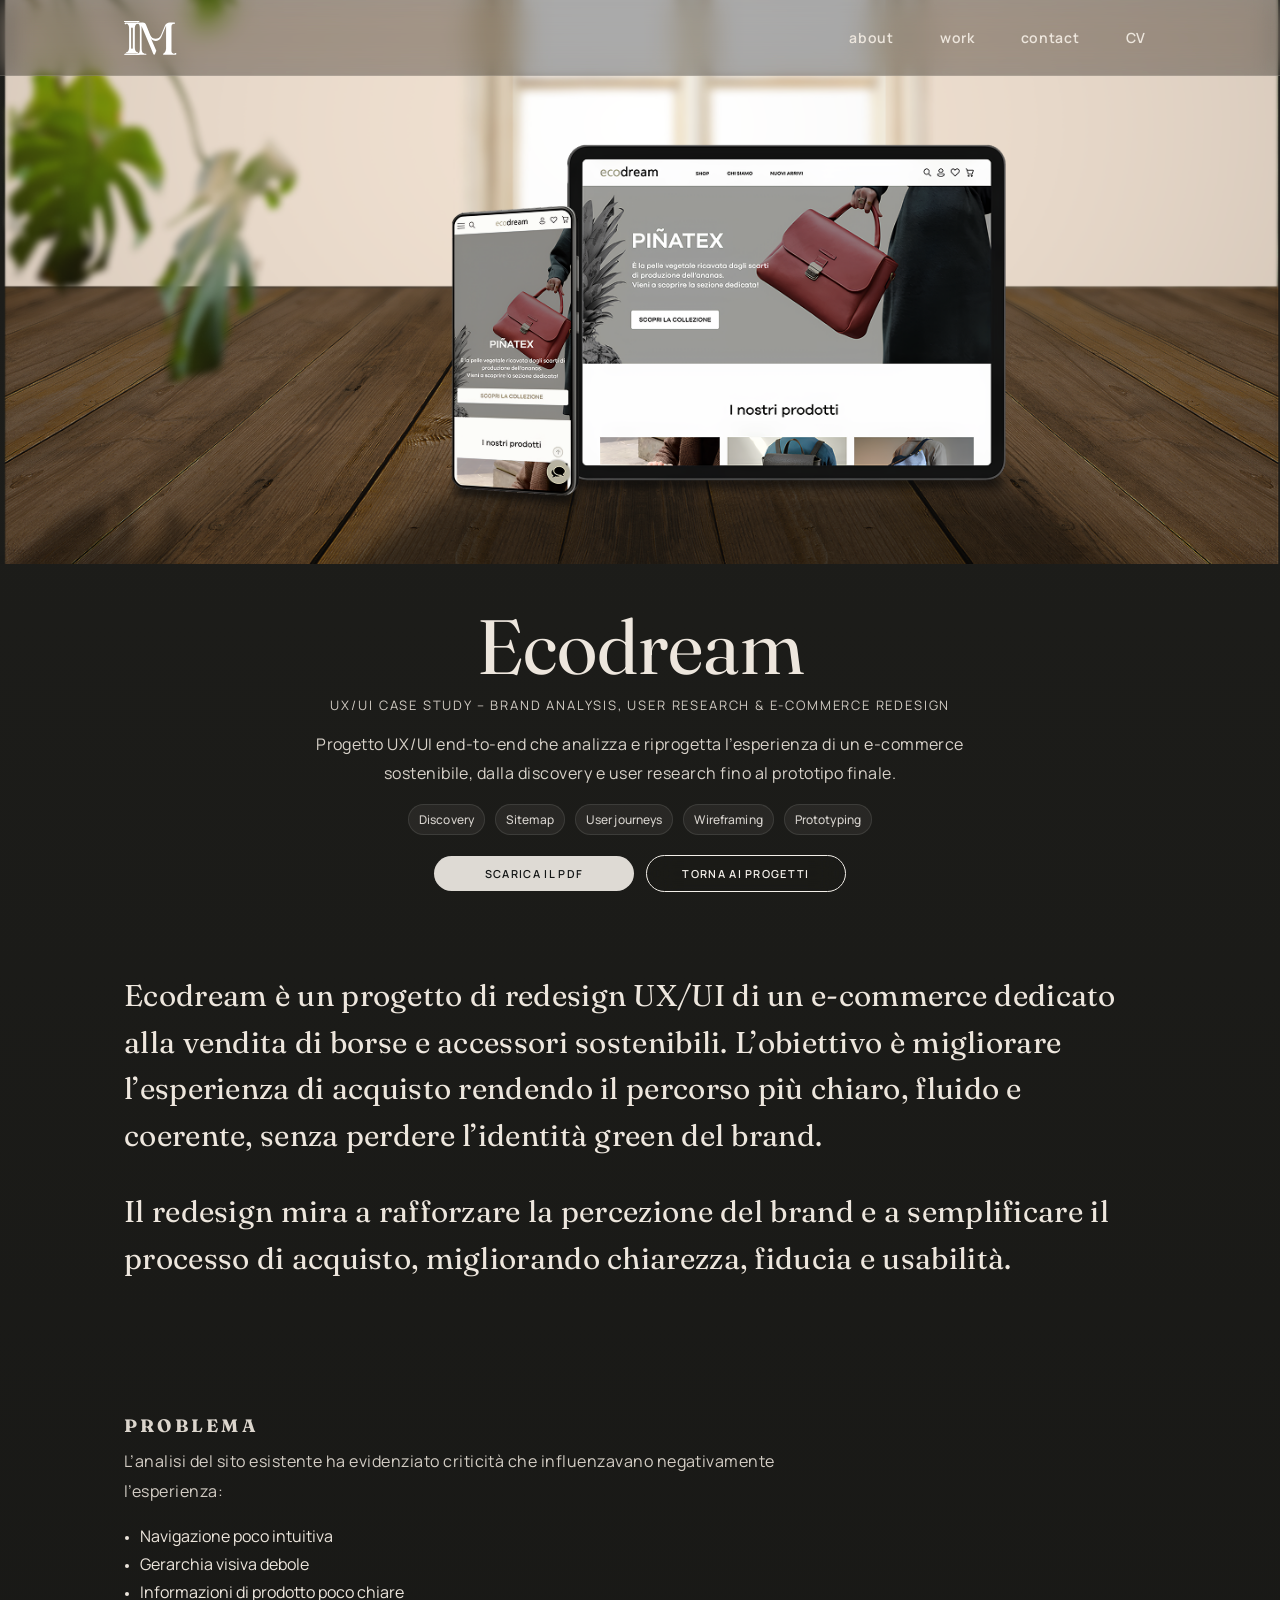
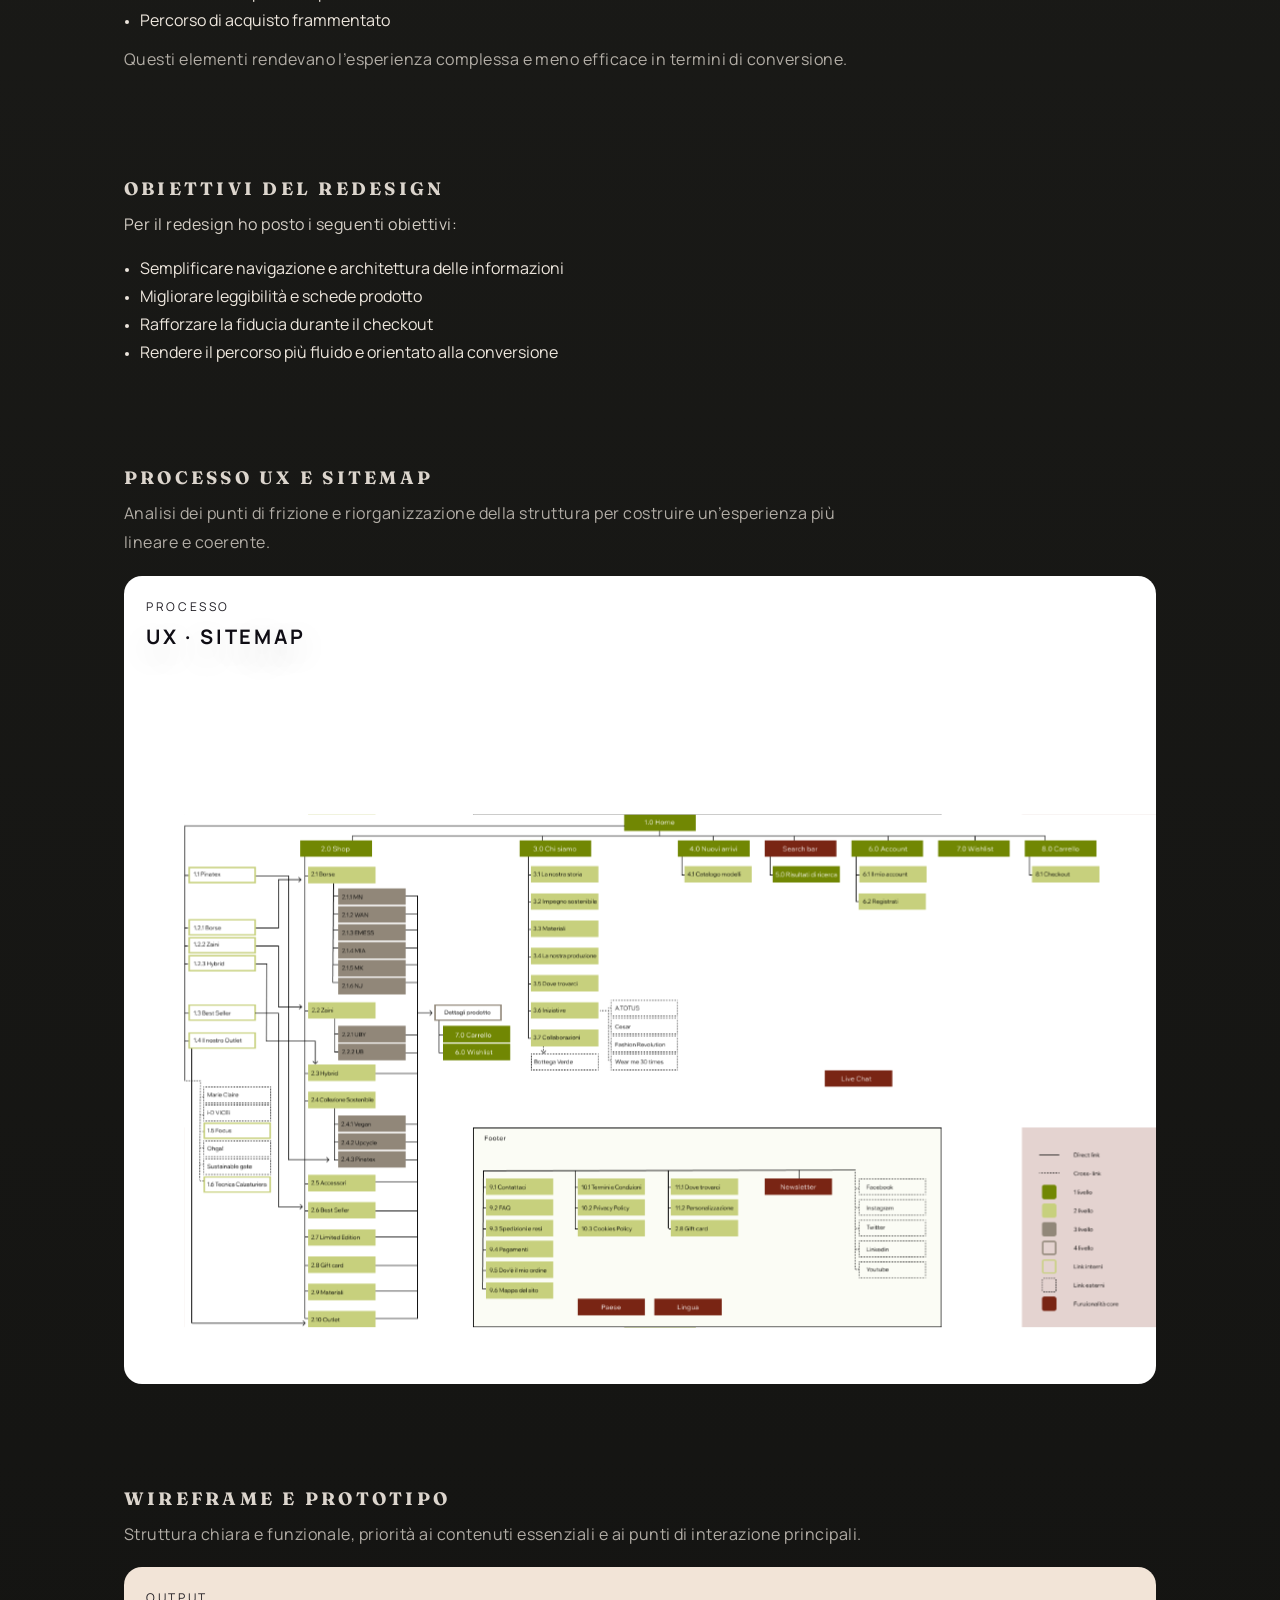
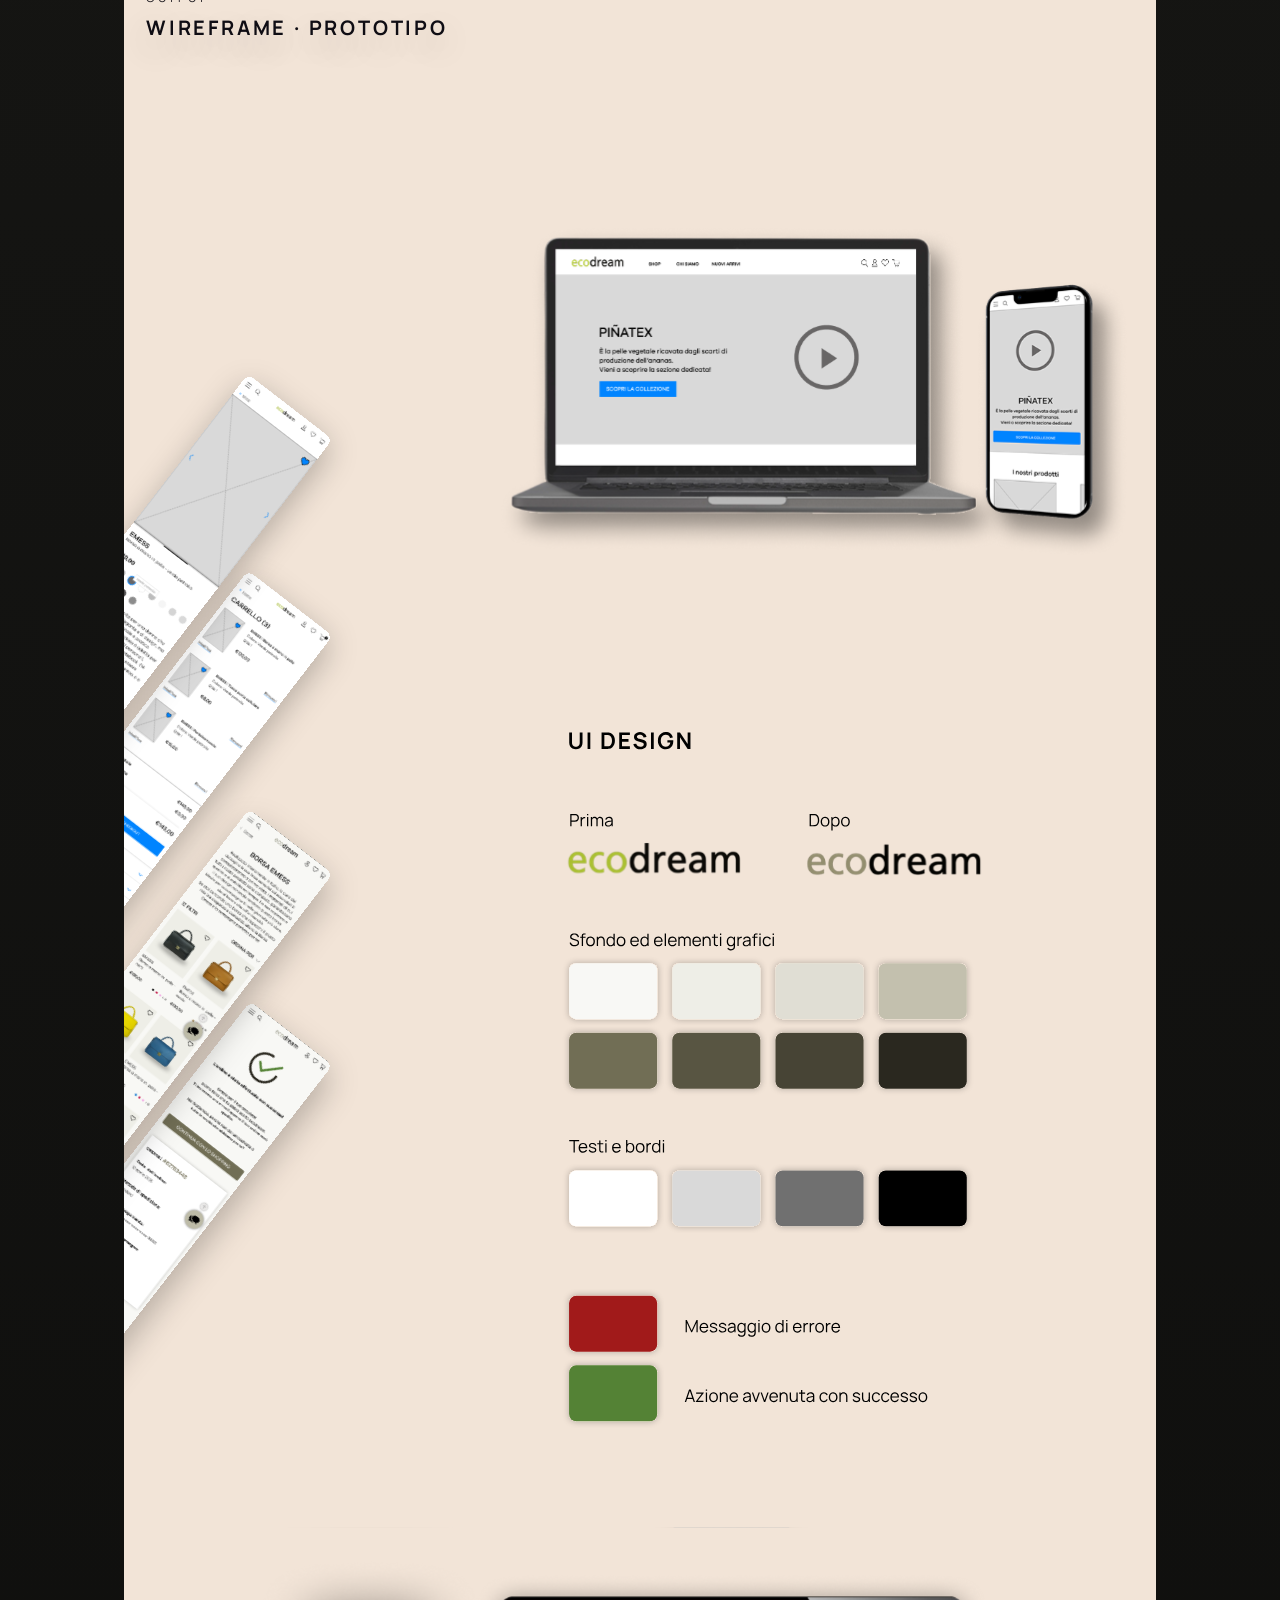
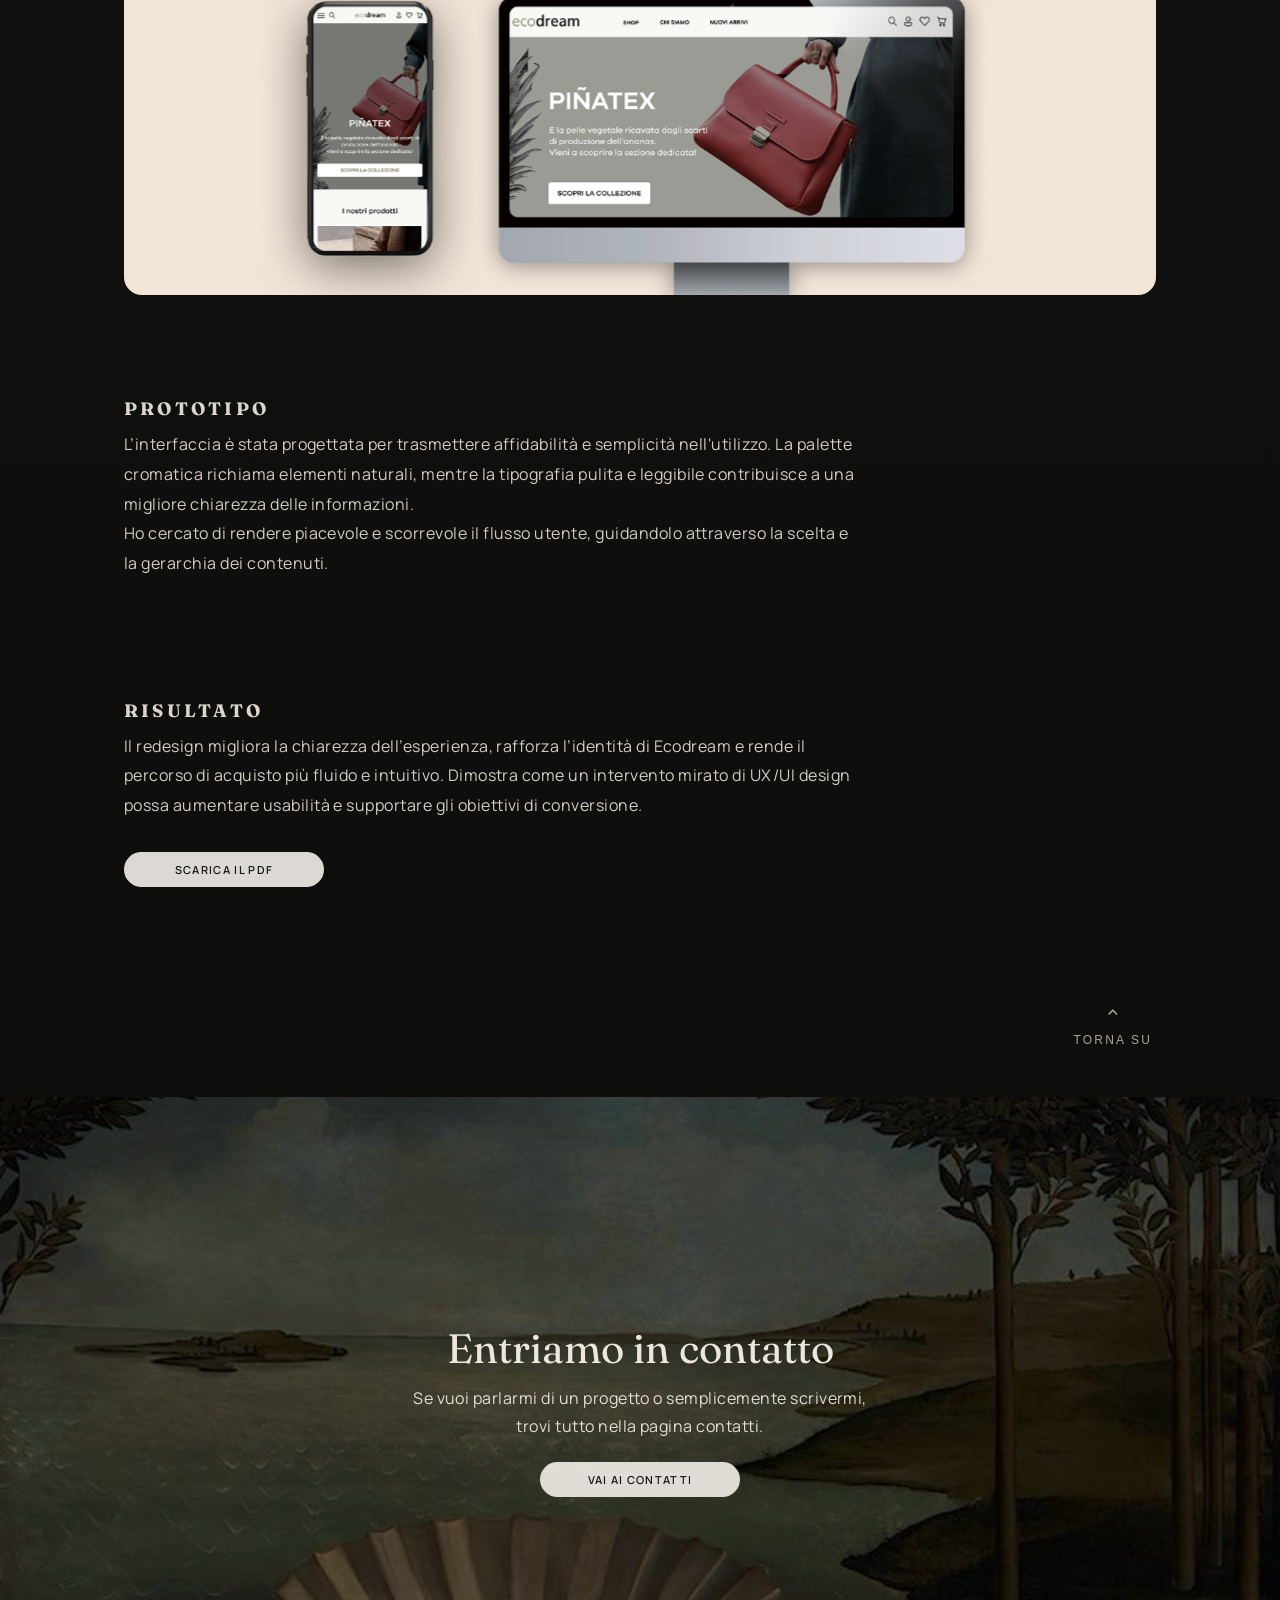
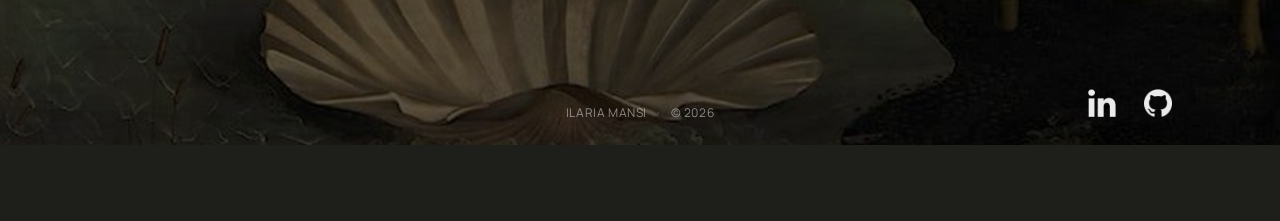
==== commit 9755fc50: "upload" ====
--- a/project/ecodream/index.html
+++ b/project/ecodream/index.html
@@ -3,9 +3,14 @@
 <head>
   <meta charset="utf-8" />
   <meta name="viewport" content="width=device-width, initial-scale=1" />
-  <title>Ecodream – Case study</title>
-
-  <!-- stesso stack font delle altre pagine progetto -->
+  <title>Ilaria Mansi - Ecodream</title>
+<meta property="og:title" content="Ecodream – UX/UI Case Study">
+<meta property="og:description" content="Redesign UX/UI di un e-commerce sostenibile: brand analysis, user research, architettura dell’informazione, wireframe e prototipo.">
+<meta property="og:image" content="https://ilariamansi.github.io/im.portfolio/assets/img/home/cover-ecodream.jpg">
+<meta property="og:url" content="https://ilariamansi.github.io/im.portfolio/project/ecodream/">
+<meta property="og:type" content="article">
+<meta property="og:site_name" content="Ilaria Mansi Portfolio">
+  
   <link rel="preconnect" href="https://fonts.googleapis.com">
   <link rel="preconnect" href="https://fonts.gstatic.com" crossorigin>
   <link href="https://fonts.googleapis.com/css2?family=Fraunces:opsz,wght@9..144,300;9..144,400;9..144,600;9..144,700&family=Manrope:wght@300;400;500;600;700&display=swap" rel="stylesheet">
@@ -16,7 +21,8 @@
 </head>
 
 <body>
- 
+ <div id="top"></div>
+
    <!-- NAV -->
  <header class="nav" role="banner">
   <div class="container nav__inner">
@@ -79,7 +85,7 @@
    
         <div class="pCtaRow">
           <a class="btn btn--primary" href="../../assets/pdf/ecodream.pdf" target="_blank" rel="noopener">
-            SCARICA IL CASE STUDY
+            SCARICA IL PDF
           </a>
           <a class="btn btn--secondary" href="../../index.html#projects">
             TORNA AI PROGETTI
@@ -136,7 +142,7 @@
     <div class="pWrap">
       <header class="pHeader">
         <h2 class="pH2">Obiettivi del redesign</h2>
-        <p class="pText">Il progetto si è posto i seguenti obiettivi:</p>
+        <p class="pText">Per il redesign ho posto i seguenti obiettivi:</p>
       </header>
 
       <ul class="pList">
@@ -193,13 +199,12 @@
         <header class="pHeader">
           <h2 class="pH2">Prototipo</h2>
           <p class="pText">
-           L’interfaccia è stata progettata per trasmettere affidabilità, semplicità e sostenibilità.
+          L’interfaccia è stata progettata per trasmettere affidabilità e semplicità nell'utilizzo.
           La palette cromatica richiama elementi naturali, mentre la tipografia pulita e leggibile
-          contribuisce a una migliore fruizione dei contenuti.
+          contribuisce a una migliore chiarezza delle informazioni.
           </p>
           <p class="pText">
-              Le scelte visive supportano la gerarchia delle informazioni e rafforzano l’identità del brand,
-          senza distrarre dall’esperienza di acquisto.
+          Ho cercato di rendere piacevole e scorrevole il flusso utente, guidandolo attraverso la scelta e la gerarchia dei contenuti.
           </p>
         </header>
           </div>
@@ -218,7 +223,7 @@
 
             <div class="pUi__cta">
               <a class="btn btn--primary" href="../../assets/pdf/ecodream.pdf" target="_blank" rel="noopener">
-                SCARICA IL CASE STUDY
+                SCARICA IL PDF
               </a>
             </div>
           </div>
@@ -255,7 +260,7 @@
         <img src="../../assets/img/home/linkedin.png" alt="">
       </a>
 
-      <a class="iconBtn" href="https://github.com/TUO-USERNAME" target="_blank" rel="noopener" aria-label="GitHub">
+      <a class="iconBtn" href="https://github.com/ilariamansi/im.portfolio.git" target="_blank" rel="noopener" aria-label="GitHub">
         <img src="../../assets/img/home/github.png" alt="">
       </a>
     </div>
--- a/css/style.css
+++ b/css/style.css
@@ -1,14 +1,4 @@
-/* =========================================================
-   ILARIA — STYLE.CSS
-   Clean version
-   - Nav/hamburger funzionante
-   - Footer sistemato
-   - Hero / Salotto / Projects invariati come struttura visiva
-========================================================= */
-
-/* -------------------------
-   RESET
-------------------------- */
+
 *{ box-sizing:border-box; }
 html,body{ margin:0; padding:0; min-height:100%; }
 img{ max-width:100%; display:block; }
@@ -26,8 +16,8 @@
   --pad-x: 84px;
   --nav-h: 76px;
 
-  --bg-start: rgb(66, 71, 66);
-  --bg-end:   #020202;
+  --bg-start: #1e1e1b;
+  --bg-end:   #0b0b0a;
 
   --text: #EDE6DD;
   --muted: rgba(237,230,221,.75);
@@ -41,13 +31,13 @@
   --thumb-w: 440px;
   --thumb-h: 300px;
 
-  --font-serif: "Fraunces", ui-serif, Georgia, serif;
-  --font-sans: "Manrope", system-ui, -apple-system, "Segoe UI", Roboto, Arial, sans-serif;
+  --font-serif: "Fraunces", ui-serif;
+  --font-sans: "Manrope", system-ui, sans-serif;
 
   --h1: clamp(42px, 5.2vw, 76px);
   --h2: clamp(24px, 3.2vw, 44px);
-  --lead: clamp(20px, 1.6vw, 18px);
-  --section-y: clamp(68px, 7.4vw, 120px);
+  --lead: clamp(18px, 1.6vw, 20px);
+  --section-y: clamp(52px, 6vw, 90px);
 }
 
 @media (max-width: 980px){
@@ -83,7 +73,6 @@
   padding-right: var(--pad-x);
 }
 
-/* niente pannelli extra su about/cv/contact */
 body:not(.is-home) main,
 body:not(.is-home) .about,
 body:not(.is-home) .cv,
@@ -102,7 +91,7 @@
   right: 0;
   height: var(--nav-h);
   z-index: 7000;
-  background: rgba(20,14,14,.16);
+  background: rgba(15,15,15,.35);
   backdrop-filter: blur(var(--glass-blur)) saturate(var(--glass-sat));
   -webkit-backdrop-filter: blur(var(--glass-blur)) saturate(var(--glass-sat));
   border-bottom: 1px solid rgba(243,239,233,.14);
@@ -160,9 +149,10 @@
   align-items: center;
   padding: 0 10px;
   font-family: var(--font-sans);
+  font-weight: 600;
   font-size: 14px;
-  letter-spacing: .03em;
-  opacity: .95;
+  letter-spacing: .05em;
+  opacity: 1;
   position: relative;
   transition: opacity .2s ease, transform .2s ease, letter-spacing .2s ease;
 }
@@ -188,7 +178,6 @@
   background: rgba(243,239,233,.95);
 }
 
-/* checkbox invisibile */
 .navToggle{
   position: absolute;
   width: 1px;
@@ -201,7 +190,6 @@
   border: 0;
 }
 
-/* burger */
 .nav__burger{
   display: none;
   width: 42px;
@@ -234,7 +222,6 @@
 .nav__burgerIcon::before{ top: -6px; }
 .nav__burgerIcon::after{ top: 6px; }
 
-/* overlay fuori dalla nav, pieno e non trasparente */
 .navOverlay{
   position: fixed;
   inset: 0;
@@ -243,7 +230,6 @@
   visibility: hidden;
   pointer-events: none;
 
-  /* vetro satinato */
   background: rgba(20,14,14,.22);
   backdrop-filter: blur(22px) saturate(145%);
   -webkit-backdrop-filter: blur(22px) saturate(145%);
@@ -267,6 +253,7 @@
   align-items: center;
   justify-content: center;
   gap: 26px;
+  background: rgba(20,14,14,.30);
 }
 
 .navOverlay__panel a{
@@ -274,12 +261,15 @@
   font-size: 16px;
   letter-spacing: .12em;
   text-transform: uppercase;
-  color: rgba(243,239,233,.95);
+  color: rgb(234, 233, 233);
+  filter: brightness(1);
 }
 
 @media (max-width: 900px){
   .nav__links{ display: none; 
-  opacity: 1;
+  }
+  .nav__links a{ color: #EDE6DD;
+    opacity: 1;
   }
   .nav__burger{ display: grid; place-items: center; }
 
@@ -295,14 +285,12 @@
     transform: none;
   }
 
-  /* apertura */
   body:has(#navToggle:checked) .navOverlay{
     opacity: 1;
     visibility: visible;
     pointer-events: auto;
   }
 
-  /* X */
   body:has(#navToggle:checked) .nav__burgerIcon{
     background: transparent;
   }
@@ -330,6 +318,7 @@
   padding:12px 22px;
   border-radius:999px;
   border:0;
+  min-width:200px;
   cursor:pointer;
   line-height:1;
   font-family: var(--font-sans);
@@ -350,9 +339,11 @@
 .btn--primary:active{ transform:translateY(0); }
 
 .btn--secondary{
-  background:transparent;
   border:1px solid rgba(243,239,233,1);
   color: rgba(243,239,233,1);
+  background: rgba(15, 15, 15, 0.032);
+  backdrop-filter: blur(var(--glass-blur)) saturate(var(--glass-sat));
+  -webkit-backdrop-filter: blur(var(--glass-blur)) saturate(var(--glass-sat));
 }
 .btn--secondary:hover{
   background: rgba(243,239,233,.08);
@@ -360,6 +351,18 @@
   transform:translateY(-1px);
 }
 .btn--secondary:active{ transform:translateY(0); }
+
+@media (max-width:700px){
+  .btn{
+    width: 300px;
+    max-width: 300px;
+    min-width: 300px;
+    padding: 16px 20px;
+    font-size: 12px;
+  }
+
+ 
+}
 
 /* -------------------------
    TAGS / CHIPS
@@ -379,10 +382,10 @@
   letter-spacing:.01em;
   text-transform:none;
 }
-
-/* -------------------------
-   HOME — HERO
-------------------------- */
+/* =========================
+   HOME — HERO + CARD
+========================= */
+
 body.is-home{
   background: linear-gradient(180deg, var(--bg-start) 0%, var(--bg-end) 100%);
 }
@@ -391,203 +394,447 @@
   background: transparent !important;
 }
 
-.heroSection{
-  position:relative;
-  height:20vh;
-  min-height:600px;
-  overflow:hidden;
-  padding-top: var(--nav-h);
-  
-}
-
-.heroSection__arch{
-  position:absolute;
-  inset:0;
-  width:100%;
-  height:100%;
-  object-fit:cover;
-  object-position:center;
-  z-index:0;
-   filter: saturate(.75) contrast(1.06) brightness(.84);
-  transform: scale(1.03);
+.heroConcept{
+  position: relative;
+  min-height: 100vh;
+  height: 250vh;
+  background: var(--bg-end);
+}
+
+.heroConcept__media{
+  position: sticky;
+  top: 0;
+  height: 100vh;
+  overflow: hidden;
+}
+
+.heroConcept__image{
+  position: absolute;
+  inset: 0;
+  width: 100%;
+  height: 100%;
+  object-fit: cover;
+  object-position: center;
+  z-index: 0;
+  filter: contrast(1) saturate(1.3);
   transform-origin: center;
 }
 
-
-.heroSection__overlay{
-  position:absolute;
-  inset:0;
-  z-index:1;
-  pointer-events:none;
-
+.heroConcept__overlay{
+  position: absolute;
+  inset: 0;
+  z-index: 1;
+  pointer-events: none;
   background: linear-gradient(
     to bottom,
-    rgba(0, 0, 0, 0.25) 0%,
-    rgba(0, 0, 0, 0.55) 40%,
-    rgba(0, 0, 0, 0.75) 100%
+    rgba(0,0,0,.25) 0%,
+    rgba(0,0,0,.70) 75%,
+    rgba(24, 24, 21, 0.98) 100%
   );
 }
 
-.hero{
-  position:relative;
-  z-index:2;
-  padding-top: clamp(48px, 7vh, 92px);
-}
-.hero::after{
-
-position:absolute;
-inset:0;
-background:rgba(0,0,0,0.25);
-}
-.hero__left{ max-width:660px; }
-
-.hero__stack{
-  display:flex;
-  flex-direction:column;
-  align-items:flex-start;
-  gap:14px;
-}
-.hero__title,
-.hero__sub,
-.hero__statement{
-  text-shadow: 0 2px 14px rgba(0,0,0,.20);
-}
-.hero__title{
-  margin:0;
+.heroConcept__intro{
+  position: relative;
+  z-index: 2;
+  min-height: calc(100vh - var(--nav-h));
+  display: flex;
+  align-items: center;
+  justify-content: center;
+  padding-top: var(--nav-h);
+  padding-bottom: 40px;
+}
+
+.heroConcept__introInner{
+  width: 100%;
+  max-width: 900px;
+  margin: 0 auto;
+  display: flex;
+  flex-direction: column;
+  align-items: center;
+  justify-content: center;
+  gap: 14px;
+  text-align: center;
+  color: var(--text);
+}
+
+.heroConcept__title,
+.heroConcept__sub,
+.heroConcept__statement{
+  text-shadow:
+    0 2px 14px rgba(0,0,0,.25),
+    0 1px 2px rgba(0,0,0,.35);
+}
+
+.heroConcept__title{
+  margin: 25px 0 0;
   font-family: var(--font-serif);
-  font-weight:400;
+  font-weight: 400;
   font-size: clamp(64px, 8vw, 120px);
-  line-height:1.10;
-}
-
-.hero__sub{
-  margin:0;
-  max-width:58ch;
-  font-family: var(--font-sans);
-  font-size: var(--lead);
-  font-weight:600;
-  line-height:0.8;
-  color: rgba(243,239,233);
-  letter-spacing:.03em;
-}
-
-.hero__statement{
-  position:relative;
-  padding-top:40px;
-  margin-top: clamp(16px, 2.2vw, 30px);
-  font-family: var(--font-sans);
-  font-size:14px;
-  font-weight:500;
-  letter-spacing:.18em;
-  text-transform:uppercase;
-  color: rgb(243, 239, 233);
-}
-
-.hero__cta{
-  margin-top:12px;
-  display:flex;
-  gap:14px;
-  flex-wrap:wrap;
-}
-
+  line-height: 1.10;
+}
+
+.heroConcept__sub{
+  margin: 8px 0 0;
+  max-width: 58ch;
+  font-family: var(--font-sans);
+  font-size: 32px;
+  font-weight: 400;
+  line-height: 1;
+  color: rgba(243,239,233,1);
+  letter-spacing: .10em;
+}
+
+.heroConcept__statement{
+  margin: 68px 0 0;
+  max-width: 86ch;
+  font-family: var(--font-sans);
+  font-size: 16px;
+  font-weight: 400;
+  line-height: 1.7;
+  letter-spacing: .18em;
+  text-transform: uppercase;
+  color: rgb(243,239,233);
+}
+
+.heroConcept__cta{
+margin:30px;
+}
+
+.heroConcept__panelWrap{
+  position: absolute;
+  left: 0;
+  right: 0;
+  top: 100vh;
+  z-index: 3;
+  padding: 0 20px 90px;
+  transform: translateY(12vh);
+}
+
+.heroConcept__panel{
+  width: min(1030px, calc(100% - 40px));
+  margin: 0 auto;
+  background: #f3efe9;
+  color: #0b0910;
+  border-radius: 22px;
+  padding: clamp(28px, 4vw, 48px);
+  box-shadow:
+    0 20px 60px rgba(0,0,0,.18),
+    0 2px 10px rgba(0,0,0,.08);
+}
+
+.heroConcept__panelKicker{
+  margin: 0 0 10px;
+  font-family: var(--font-sans);
+  font-size: 12px;
+  letter-spacing: .22em;
+  text-transform: uppercase;
+  color: rgba(11,9,16,.62);
+}
+
+.heroConcept__panelTitle{
+  margin: 0 0 20px;
+  font-family: var(--font-serif);
+  font-weight: 400;
+  font-size: clamp(28px, 3.3vw, 48px);
+  line-height: 1.12;
+  color: #0b0910;
+}
+
+.heroConcept__panelText{
+  display: grid;
+  gap: 16px;
+}
+
+.heroConcept__panelText p{
+  margin: 0;
+  font-family: var(--font-sans);
+  font-size: 16px;
+  line-height: 1.85;
+  letter-spacing: .02em;
+  color: rgba(11,9,16,.86);
+}
+
+.heroConcept__panelText em{
+  font-style: italic;
+}
+
+@media (max-width: 980px){
+  .heroConcept{
+    height: 235vh;
+  }
+
+  .heroConcept__image{
+    object-position: center 32%;
+    transform: none;
+  }
+
+  .heroConcept__intro{
+    min-height: calc(100vh - var(--nav-h));
+    padding-top: var(--nav-h);
+    padding-bottom: 20px;
+  }
+
+  .heroConcept__title{
+    margin-top: -40px;
+  }
+
+  .heroConcept__sub{
+    margin-top: 20px;
+  }
+
+  .heroConcept__statement{
+    margin-top: 42px;
+    max-width: 42ch;
+    font-size: 13px;
+    letter-spacing: .12em;
+    line-height: 1.7;
+  }
+ 
+  .heroConcept__panelWrap{
+    transform: translateY(10vh);
+    padding-bottom: 70px;
+  }
+
+  .heroConcept__panel{
+    width: min(760px, calc(100% - 24px));
+    border-radius: 18px;
+    padding: 28px 24px;
+  }
+
+  .heroConcept__panelTitle{
+    font-size: clamp(24px, 5vw, 36px);
+  }
+
+  .heroConcept__panelText p{
+    font-size: 15px;
+    line-height: 1.75;
+  }
+}
+
+@media (max-width: 700px){
+  .heroConcept{
+    height: 215vh;
+  }
+
+  .heroConcept__introInner{
+    max-width: 100%;
+  }
+
+  .heroConcept__title{
+    font-size: clamp(52px, 14vw, 82px);
+    line-height: 1.04;
+  }
+
+  .heroConcept__sub{
+    margin-top: 14px;
+    font-size: 16px;
+  }
+
+  .heroConcept__statement{
+    margin-top: 40px;
+    font-size: 16px;
+    line-height: 1.7;
+    letter-spacing: .10em;
+    max-width: 38ch;
+  }
+
+  
+  .heroConcept__panelWrap{
+    top: 100vh;
+    transform: translateY(7vh);
+    padding: 0 12px 56px;
+  }
+
+  .heroConcept__panel{
+    width: calc(100% - 8px);
+    border-radius: 16px;
+    padding: 24px 18px;
+  }
+
+  .heroConcept__panelTitle{
+    margin-bottom: 16px;
+    font-size: clamp(24px, 7vw, 32px);
+    line-height: 1.16;
+  }
+
+  .heroConcept__panelText{
+    gap: 14px;
+  }
+
+  .heroConcept__panelText p{
+    font-size: 14px;
+    line-height: 1.72;
+  }
+}
 /* -------------------------
    HOME — SALOTTO
 ------------------------- */
 .salottoSection{
-  position:relative;
+  position: relative;
   padding: clamp(70px, 9vw, 120px) 0;
-  background:transparent;
-  overflow:hidden;
+  background: transparent;
+  overflow: hidden;
 }
 
 .salottoSection .salotto{
-  position:relative;
-  text-align:center;
+  position: relative;
+  text-align: left;
 }
 
 .salotto__stack{
-  max-width: min(920px, 100%);
-  margin:0 auto;
-  display:flex;
-  flex-direction:column;
-  gap:14px;
-  align-items:center;
-  position:relative;
-  z-index:2;
+  max-width: min(760px, 100%);
+  margin: 0;
+  display: flex;
+  flex-direction: column;
+  gap: 14px;
+  align-items: flex-start;
+  position: relative;
+  z-index: 2;
 }
 
 .salotto__h2{
-  margin:0 0 6px 0;
+  margin: 0 0 6px 0;
   font-family: var(--font-serif);
-  font-weight:400;
+  font-weight: 400;
   font-size: clamp(28px, 3.4vw, 52px);
-  line-height:1.12;
+  line-height: 1.12;
 }
 
 .salotto__p{
-  margin:0 0 4px 0;
-  font-family: var(--font-sans);
-  font-weight:400;
-  font-size: clamp(15px, 1.7vw, 18px);
-  line-height:1.7;
-  max-width:70ch;
+  margin: 0 0 4px 0;
+  font-family: var(--font-sans);
+  font-weight: 400;
+  font-size: clamp(15px, 1.7vw, 16px);
+  line-height: 1.7;
+  max-width: 70ch;
   color: rgba(243,239,233,.90);
-  letter-spacing:.03em;
+  letter-spacing: .03em;
 }
 
 .salotto__cta{
-  margin-top:32px;
-  display:flex;
-  justify-content:center;
-  gap:12px;
-  flex-wrap:wrap;
-}
-
-.salotto__cta .btn{
-  opacity:1 !important;
-  filter:none !important;
-}
-.salotto__cta .btn--primary{
-  background: rgba(243,239,233,1) !important;
-}
-.salotto__cta .btn--secondary{
-  border-color: rgba(243,239,233,1) !important;
-  color: rgba(243,239,233,1) !important;
-  background: transparent !important; 
-}
-.salotto__cta .btn--secondary:hover{
-  background: rgba(243,239,233,.08) !important; 
-  border-color: rgba(243,239,233,.32) !important;
-  transform:translateY(-1px)!important;
+  margin-top: 32px;
+  display: flex;
+  justify-content: flex-start;
+  gap: 12px;
+  flex-wrap: wrap;
 }
 
 .salotto__portrait{
-  position:absolute;
-  right:-66px;
-  bottom:-80px;
-  margin:0;
-  width: clamp(220px, 24vw, 420px);
-  z-index:1;
-  pointer-events:none;
-}
+  position: absolute;
+  right: -98px;
+  bottom: -120px;
+  width: clamp(200px, 22vw, 360px);
+  pointer-events: none;
+  isolation: isolate;
+}
+
+.salotto__portrait::before{
+  content: "";
+  position: absolute;
+  inset: -30%;
+  z-index: 0;
+  background: radial-gradient(
+    circle at 60% 50%,
+    rgba(134,127,116,.25) 0%,
+    rgba(142,138,129,.12) 30%,
+    rgba(217,210,197,0) 50%
+  );
+  mix-blend-mode: screen;
+  filter: blur(50px);
+  opacity: .9;
+}
+
 .salotto__portrait img{
-  width:100%;
-  height:auto;
-  display:block;
-  filter: brightness(0.8);
-}
-
-@media (max-width: 980px){
+  position: relative;
+  z-index: 1;
+  width: 100%;
+  height: auto;
+  display: block;
+  filter: brightness(.7) saturate(1.4);
+
+  -webkit-mask-image: linear-gradient(
+    to right,
+    rgba(0,0,0,0) 0%,
+    rgba(0,0,0,0) 12%,
+    rgba(0,0,0,.08) 22%,
+    rgba(0,0,0,.22) 32%,
+    rgba(0,0,0,.48) 42%,
+    rgba(0,0,0,.78) 52%,
+    rgba(0,0,0,1) 62%,
+    rgba(0,0,0,1) 100%
+  );
+  mask-image: linear-gradient(
+    to right,
+    rgba(0,0,0,0) 0%,
+    rgba(0,0,0,0) 12%,
+    rgba(0,0,0,.08) 22%,
+    rgba(0,0,0,.22) 32%,
+    rgba(0,0,0,.48) 42%,
+    rgba(0,0,0,.78) 52%,
+    rgba(0,0,0,1) 62%,
+    rgba(0,0,0,1) 100%
+  );
+  -webkit-mask-repeat: no-repeat;
+  mask-repeat: no-repeat;
+  -webkit-mask-size: 100% 100%;
+  mask-size: 100% 100%;
+}
+
+@media (min-width: 701px) and (max-width: 980px){
+  .salottoSection .salotto{
+    text-align: left;
+    
+  }
+
+  .salotto__stack{
+    align-items: flex-start;
+    text-align: left;
+    max-width: 100%;
+    z-index: 2;
+  }
+
+  .salotto__cta{
+    justify-content: flex-start;
+  }
+
+  .salotto__portrait{
+    width: clamp(220px, 32vw, 280px);
+    right: -70px;
+    bottom: -155px;
+    z-index: 0;
+  }
+
+  .salotto__portrait img{
+    opacity: .68;
+  }
+}
+
+@media (max-width: 700px){
+  .salottoSection .salotto{
+    text-align: left;
+  }
+
+  .salotto__stack{
+    align-items: flex-start;
+    text-align: left;
+    max-width: 100%;
+    z-index: 2;
+  }
+
+  .salotto__cta{
+    justify-content: flex-start;
+  }
+
   .salotto__portrait{
     width: clamp(190px, 58vw, 340px);
-    right:-30px;
-    bottom:-120px;
-    z-index:0;
-  }
+    right: -70px;
+    bottom: -90px;
+    z-index: 0;
+  }
+
   .salotto__portrait img{
-    opacity:.30;
-  }
-  .salotto__stack{ z-index:2; }
+    opacity: .60;
+  }
 }
 
 /* -------------------------
@@ -630,18 +877,26 @@
   width:min(100%, var(--thumb-w));
   height: var(--thumb-h);
   display:block;
-  transition: transform .22s ease;
-}
+  transition: transform .35s ease, box-shadow .35s ease;
+  
+}
+
 .projectCard__media img{
   width:100%;
   height:100%;
   object-fit:cover;
   border-radius:10px;
-}
+  transition: transform .35s ease;
+}
+
 .projectCard__media:hover{
-  transform:translate3d(0,-4px,0);
-}
-
+  transform:translate3d(0,-6px,0);
+  box-shadow: 0 22px 50px rgba(0,0,0,.35);
+}
+
+.projectCard__media:hover img{
+  transform:scale(1.02);
+}
 .projectCard__name{
   margin:0;
   font-family: var(--font-serif);
@@ -653,7 +908,7 @@
 .projectCard__meta{
   margin:10px 0 16px;
   font-family: var(--font-sans);
-  font-size:15px;
+  font-size:16px;
   line-height:1.5;
   color: var(--muted);
   letter-spacing:.03em;
@@ -718,7 +973,7 @@
   object-fit:cover;
   object-position:center;
   z-index:0;
-  filter: brightness(.86) contrast(1.05);
+  filter: contrast(1.0) saturate(1.3);
 }
 
 .footer::before{
@@ -727,8 +982,7 @@
   inset:0;
   z-index:1;
   pointer-events:none;
-  background: 
-    rgba(0, 0, 0, 0.65) 80% ;
+  background: rgba(0, 0, 0, 0.65);
 }
 
 
@@ -754,7 +1008,7 @@
   margin:0 auto 22px;
   max-width:62ch;
   font-family: var(--font-sans);
-  font-size:15px;
+  font-size:16px;
   line-height:1.7;
   color: rgba(243,239,233,.90);
   letter-spacing:.03em;
@@ -768,8 +1022,6 @@
   flex-wrap:wrap;
   justify-content:center;
 }
-
-/* icone più a destra */
 .footer__social{
   position:absolute;
   right:100px;
@@ -799,8 +1051,6 @@
   opacity:1;
   transform:translateY(-1px);
 }
-
-/* ilaria mansi + © più in basso */
 .footer__meta{
   position:absolute;
   left:50%;
@@ -823,18 +1073,19 @@
 
 @media (max-width:900px){
   .footer{
-    min-height: 48vh;
+    min-height: 60vh;
     align-items: center;
     padding: 0 0 28px 0;
   }
 
   .footer__inner{
-    padding: 18px 20px 40px;
+    padding: 10px 20px 40px;
   }
 
   .footer__inner h2{
     margin-top: 0;
     margin-bottom: 10px;
+    font-size: 32px;
   }
 
   .footer__text{
@@ -843,10 +1094,9 @@
   }
 
   .footer__actions{
-    margin-top: 30px;
-  }
-
-  /* social sotto la CTA */
+    margin-top: 20px;
+  }
+
   .footer__social{
     position: static;
     display: flex;
@@ -855,8 +1105,6 @@
     margin-top: 60px;
     
   }
-
-  /* meta in basso */
   .footer__meta{
     position: absolute;
     left: 50%;
@@ -880,315 +1128,524 @@
 }
 
 .uxGrid2{
-  display:grid;
+  display: grid;
   grid-template-columns: 1.15fr .85fr;
   gap: clamp(20px, 5vw, 72px);
-  align-items:start;
-}
+  align-items: start;
+}
+
 @media (max-width:980px){
-  .uxGrid2{ grid-template-columns:1fr; }
+  .uxGrid2{
+    grid-template-columns: 1fr;
+  }
 }
 
 .uxKicker{
-  margin:0 0 10px;
+  margin: 0 0 10px;
   font-family: var(--font-serif);
-  font-size:160px;
-  letter-spacing:.10em;
-  text-transform:none;
+  font-size: 160px;
+  letter-spacing: .10em;
+  text-transform: none;
   color: rgb(243,239,233);
 }
 
 .uxH1{
-  margin:0;
+  margin: 0;
   font-family: var(--font-serif);
-  font-weight:400;
+  font-weight: 400;
   font-size: var(--h1);
-  line-height:1.02;
+  line-height: 1.02;
 }
 
 .uxH2{
-  margin:0;
+  margin: 0;
   font-family: var(--font-serif);
-  font-weight:400;
+  font-weight: 400;
   font-size: clamp(22px, 2.6vw, 34px);
-  line-height:1.12;
+  line-height: 1.12;
 }
 
 .uxLead{
-  margin:58px 0 0;
-  max-width:66ch;
-  font-family: var(--font-sans);
-  font-size:16px;
-  line-height:1.75;
+  margin: 58px 0 0;
+  max-width: 66ch;
+  font-family: var(--font-sans);
+  font-size: 16px;
+  line-height: 1.75;
   color: rgba(243,239,233,.90);
-  letter-spacing:.03em;
+  letter-spacing: .03em;
 }
 
 .uxSub{
-  margin:10px 0 0;
-  max-width:74ch;
-  font-family: var(--font-sans);
-  font-size:16px;
-  line-height:1.85;
+  margin: 10px 0 0;
+  max-width: 74ch;
+  font-family: var(--font-sans);
+  font-size: 16px;
+  line-height: 1.85;
   color: rgba(243,239,233,.72);
-  letter-spacing:.03em;
+  letter-spacing: .03em;
 }
 
 .uxCtaRow{
-  margin-top:18px;
-  display:flex;
-  gap:12px;
-  flex-wrap:wrap;
+  margin-top: 18px;
+  display: flex;
+  gap: 12px;
+  flex-wrap: wrap;
 }
 
 .aboutDivider{
-  height:1px;
-  margin-top:34px;
+  height: 1px;
+  margin-top: 34px;
   background: linear-gradient(90deg, transparent, rgba(243,239,233,.20), transparent);
 }
 
-.aboutPhoto{
-  width:min(300px, 100%);
-  margin-top:50px;
-  overflow:hidden;
-  justify-self:right;
-}
-.aboutPhoto__img{
-  width:100%;
-  height:auto;
-  filter: brightness(0.8);
-}
-
 .uxSide{
-  display:flex;
-  flex-direction:column;
-  gap:18px;
-}
-
-.uxMiniCard{
-  padding-top:12px;
-  border-top:1px solid rgba(243,239,233,.10);
-}
-.uxMiniCard__label{
-  margin:0 0 10px;
-  font-family: var(--font-sans);
-  font-size:12px;
-  letter-spacing:.22em;
-  text-transform:uppercase;
+  display: flex;
+  flex-direction: column;
+  gap: 18px;
+}
+
+.approachRow{
+  margin-top: 18px;
+  display: grid;
+  grid-template-columns: repeat(3, minmax(0,1fr));
+  gap: 26px;
+}
+
+@media (max-width:980px){
+  .approachRow{
+    grid-template-columns: 1fr;
+  }
+
+  .uxSection--hero{
+    padding-top: calc(var(--nav-h) + 36px);
+    padding-bottom: 56px;
+  }
+
+  .uxKicker{
+    font-size: clamp(64px, 18vw, 110px);
+    line-height: 0.9;
+    letter-spacing: .02em;
+    margin-bottom: 24px;
+  }
+
+  .uxH1{
+    font-size: clamp(32px, 8vw, 48px);
+    line-height: 1.02;
+  }
+
+  .uxLead,
+  .uxSub{
+    max-width: 100%;
+  }
+}
+
+.uxCard{
+  padding-top: 12px;
+  border-top: 1px solid rgba(243,239,233,.10);
+}
+
+.card__eyebrow{
+  margin: 0 0 10px;
+  font-family: var(--font-sans);
+  font-size: 12px;
+  letter-spacing: .22em;
+  text-transform: uppercase;
+  color: rgba(243,239,233,.58);
+}
+
+.card__text{
+  margin: 0;
+  font-family: var(--font-sans);
+  font-size: 16px;
+  line-height: 1.85;
+  color: rgba(243,239,233,.90);
+  letter-spacing: .03em;
+}
+
+.quoteGlass__text{
+  margin: 0;
+  font-family: var(--font-serif);
+  font-weight: 400;
+  font-size: clamp(22px, 2.2vw, 36px);
+  line-height: 1.5;
+  color: rgba(243,239,233,.92);
+}
+
+.cvGrid{
+  margin-top: 14px;
+  display: grid;
+  grid-template-columns: repeat(3, minmax(0,1fr));
+  gap: 26px;
+}
+
+@media (max-width:980px){
+  .cvGrid{
+    grid-template-columns: 1fr;
+  }
+}
+
+.cvCard{
+  padding-top: 12px;
+  border-top: 1px solid rgba(243,239,233,.10);
+}
+
+.cvCard h3{
+  margin: 0 0 10px;
+  font-family: var(--font-sans);
+  font-size: 18px;
+  letter-spacing: .22em;
+  text-transform: uppercase;
   color: rgba(243,239,233,.70);
-}
-.uxMiniCard__list{
-  list-style:none;
-}
-.uxMiniCard__list li{
-  padding:10px 0;
-  border-top:1px solid rgba(243,239,233,.08);
-  font-family: var(--font-sans);
-  font-size:14px;
+  font-weight: 400;
+}
+
+.cvCard ul{
+  padding-left: 18px;
+  margin: 0;
+}
+
+.cvCard li{
+  margin: 8px 0;
+  font-family: var(--font-sans);
+  font-size: 14px;
+  line-height: 1.75;
   color: rgba(243,239,233,.90);
-}
-
-.approachRow{
-  margin-top:18px;
-  display:grid;
-  grid-template-columns: repeat(3, minmax(0,1fr));
-  gap:26px;
-}
-@media (max-width:980px){
-  .approachRow{ grid-template-columns:1fr; }
-}
-
-.uxCard{
-  padding-top:12px;
-  border-top:1px solid rgba(243,239,233,.10);
-}
-.card__eyebrow{
-  margin:0 0 10px;
-  font-family: var(--font-sans);
-  font-size:12px;
-  letter-spacing:.22em;
-  text-transform:uppercase;
+  letter-spacing: .05em;
+}
+
+.cvTimeline{
+  margin-top: 14px;
+  display: flex;
+  flex-direction: column;
+  gap: 26px;
+}
+
+.cvItem{
+  padding-top: 12px;
+  border-top: 1px solid rgba(243,239,233,.10);
+}
+
+.cvHead{
+  display: flex;
+  gap: 10px;
+  flex-wrap: wrap;
+  align-items: baseline;
+  margin-bottom: 10px;
+}
+
+.cvWhen{
+  font-family: var(--font-sans);
+  font-size: 14px;
+  letter-spacing: .18em;
+  text-transform: none;
+  color: rgba(243,239,233,.62);
+}
+
+.cvTag{
+  font-family: var(--font-sans);
+  font-size: 14px;
+  letter-spacing: .08em;
+  text-transform: uppercase;
   color: rgba(243,239,233,.58);
 }
-.card__text{
-  margin:0;
-  font-family: var(--font-sans);
-  font-size:16px;
-  line-height:1.85;
+
+.cvItem h3{
+  margin: 0;
+  font-family: var(--font-serif);
+  font-weight: 400;
+  font-size: clamp(18px, 2.4vw, 28px);
+  line-height: 1.2;
+}
+
+.cvPlace{
+  margin: 6px 0 0;
+  font-family: var(--font-sans);
+  font-size: 14px;
+  color: rgb(243,239,233);
+}
+
+.cvText{
+  margin: 10px 0 0;
+  font-family: var(--font-sans);
+  font-size: 16px;
+  line-height: 1.85;
+  color: rgba(243,239,233,.88);
+  letter-spacing: .05em;
+}
+
+/* ABOUT LAYOUT */
+.is-about .uxSection--hero .uxGrid2{
+  position: relative;
+}
+
+.is-about .uxSection--hero .uxSide{
+  position: static;
+}
+
+.is-about .uxSection--hero .aboutPhoto{
+  position: absolute;
+  right: -100px;
+  bottom: -40px;
+  width: clamp(220px, 24vw, 420px);
+  margin: 0;
+  overflow: visible;
+  z-index: 2;
+  pointer-events: none;
+  isolation: isolate;
+}
+
+.is-about .uxSection--hero .aboutPhoto::before{
+  content: "";
+  position: absolute;
+  left: -42%;
+  top: -20%;
+  width: 150%;
+  height: 145%;
+  pointer-events: none;
+  z-index: 0;
+  background: radial-gradient(
+    circle at 60% 50%,
+    rgba(134,127,116,.25) 0%,
+    rgba(142,138,129,.12) 30%,
+    rgba(217,210,197,0) 50%
+  );
+  filter: blur(50px);
+  opacity: .95;
+  mix-blend-mode: screen;
+}
+
+.is-about .uxSection--hero .aboutPhoto__img{
+  position: relative;
+  z-index: 1;
+  width: 100%;
+  height: auto;
+  display: block;
+  filter: brightness(.7) saturate(1.3) !important;
+  -webkit-mask-image: linear-gradient(
+    to right,
+    rgba(0,0,0,0) 0%,
+    rgba(0,0,0,0) 12%,
+    rgba(0,0,0,.08) 22%,
+    rgba(0,0,0,.22) 32%,
+    rgba(0,0,0,.48) 42%,
+    rgba(0,0,0,.78) 52%,
+    rgba(0,0,0,1) 62%,
+    rgba(0,0,0,1) 100%
+  );
+  mask-image: linear-gradient(
+    to right,
+    rgba(0,0,0,0) 0%,
+    rgba(0,0,0,0) 12%,
+    rgba(0,0,0,.08) 22%,
+    rgba(0,0,0,.22) 32%,
+    rgba(0,0,0,.48) 42%,
+    rgba(0,0,0,.78) 52%,
+    rgba(0,0,0,1) 62%,
+    rgba(0,0,0,1) 100%
+  );
+  -webkit-mask-repeat: no-repeat;
+  mask-repeat: no-repeat;
+  -webkit-mask-size: 100% 100%;
+  mask-size: 100% 100%;
+}
+/* ABOUT — HERO ALIGNMENT DESKTOP */
+@media (min-width: 981px){
+  .is-about .uxSection--hero{
+    padding-top: 86px;
+    padding-bottom: clamp(70px, 5vw, 72px);
+  }
+}
+/* CHI SONO */
+.is-about .uxSection--chi .chiBlock{
+  display: flex;
+  flex-direction: column;
+  gap: 34px;
+}
+
+.is-about .uxSection--chi .chiBlock__intro{
+  width: min(60%, 920px);
+}
+
+.is-about .uxSection--chi .chiBlock__text{
+  max-width: 100%;
   color: rgba(243,239,233,.90);
-  letter-spacing:.03em;
-}
-
-.quoteGlass__text{
-  margin:0;
-  font-family: var(--font-serif);
-  font-weight:400;
-  font-size: clamp(36px, 2.2vw, 22px);
-  line-height:1.5;
-  color: rgba(243,239,233,.92);
-}
-
-.cvGrid{
-  margin-top:14px;
-  display:grid;
-  grid-template-columns: repeat(3, minmax(0,1fr));
-  gap:26px;
-}
-@media (max-width:980px){
-  .cvGrid{ grid-template-columns:1fr; }
-}
-
-.cvCard{
-  padding-top:12px;
-  border-top:1px solid rgba(243,239,233,.10);
-}
-.cvCard h3{
-  margin:0 0 10px;
-  font-family: var(--font-sans);
-  font-size:18px;
-  letter-spacing:.22em;
-  text-transform:uppercase;
-  color: rgba(243,239,233,.70);
-  font-weight:400;
-}
-.cvCard ul{
-  padding-left:18px;
-  margin:0;
-}
-.cvCard li{
-  margin:8px 0;
-  font-family: var(--font-sans);
-  font-size:14px;
-  line-height:1.75;
-  color: rgba(243,239,233,.90);
-  letter-spacing:.05em;
-}
-
-.cvTimeline{
-  margin-top:14px;
-  display:flex;
-  flex-direction:column;
-  gap:26px;
-}
-.cvItem{
-  padding-top:12px;
-  border-top:1px solid rgba(243,239,233,.10);
-}
-.cvHead{
-  display:flex;
-  gap:10px;
-  flex-wrap:wrap;
-  align-items:baseline;
-  margin-bottom:10px;
-}
-.cvWhen{
-  font-family: var(--font-sans);
-  font-size:12px;
-  letter-spacing:.18em;
-  text-transform:none;
-  color: rgba(243,239,233,.62);
-}
-.cvTag{
-  font-family: var(--font-sans);
-  font-size:14px;
-  letter-spacing:.08em;
-  text-transform:uppercase;
-  color: rgba(243,239,233,.58);
-}
-.cvItem h3{
-  margin:0;
-  font-family: var(--font-serif);
-  font-weight:400;
-  font-size: clamp(18px, 2.4vw, 28px);
-  line-height:1.2;
-}
-.cvPlace{
-  margin:6px 0 0;
-  font-family: var(--font-sans);
-  font-size:14px;
-  color: rgb(243,239,233);
-}
-.cvText{
-  margin:10px 0 0;
-  font-family: var(--font-sans);
-  font-size:14px;
-  line-height:1.85;
-  color: rgba(243,239,233,.88);
-  letter-spacing:.05em;
-}
-
-.is-about .uxSection--hero .uxGrid2{
-  position:relative;
-}
-.is-about .uxSection--hero .uxSide{
-  position:static;
-}
-.is-about .uxSection--hero .aboutPhoto{
-  position:absolute;
-  right:-100px;
-  bottom:-40px;
-  width: clamp(220px, 24vw, 420px);
-  margin:0;
-  border-radius:40px;
-  overflow:hidden;
-  z-index:1;
-  pointer-events:none;
-}
-.is-about .uxSection--hero .aboutPhoto__img{
-  width:100%;
-  height:auto;
-  display:block;
-}
-.is-about .uxSection--chi .uxGrid2{
-  grid-template-columns:1fr 2fr;
-}
-.is-about .uxSection--split .uxGrid2{
-  grid-template-columns:1fr 1fr;
-}
+}
+
+.is-about .uxSection--chi .chiBlock__quoteWrap{
+  width: 100%;
+  display: flex;
+  justify-content: center;
+  text-align: center;
+}
+
+.is-about .uxSection--chi .chiBlock__quote{
+  max-width: 30ch;
+  font-size: clamp(28px, 2.8vw, 36px);
+  line-height: 1.45;
+  margin-top: 80px;
+}
+
+/* APPROACH */
+.is-about .uxSection--approach .aboutPanel{
+  width: 100%;
+  max-width: 100%;
+  background: #f3efe9;
+  border-radius: 22px;
+  padding: clamp(24px, 4vw, 38px);
+  overflow: hidden;
+}
+
+.is-about .uxSection--approach .uxH2{
+  color: #0b0910;
+  margin-bottom: 10px;
+}
+
+.is-about .uxSection--approach .uxSub{
+  color: rgba(11,9,16,.72);
+  margin-bottom: 22px;
+}
+
+.is-about .uxSection--approach .approachRow{
+  margin-top: 0;
+  gap: 22px;
+}
+
+.is-about .uxSection--approach .uxCard{
+  padding-top: 0;
+  border-top: 0;
+}
+
+.is-about .uxSection--approach .card__eyebrow{
+  color: rgba(11,9,16,.56);
+}
+
+.is-about .uxSection--approach .card__text{
+  color: rgba(11,9,16,.86);
+}
+
+/* OLTRE */
 .is-about .uxSection--oltre .uxGrid2{
-  grid-template-columns:1fr 2fr;
-}
-
-@media (max-width:980px){
+  grid-template-columns: minmax(360px, 0.95fr) minmax(0, 2.35fr);
+}
+.is-about .uxSection--oltre .uxSub{
+  max-width: 72ch;
+}
+
+.is-about .uxSection--oltre .quoteGlass__text{
+  max-width: 42ch;
+  font-size: clamp(28px, 2.8vw, 36px);
+  line-height: 1.45;
+}
+.is-about .uxSection--oltre .quoteGlass__text{
+  text-align: center;
+  margin: 0 auto;
+}
+@media (max-width: 980px){
+  .is-about .uxKicker,
+  .is-contact .uxKicker,
+  .is-cv .uxKicker{
+    font-size: clamp(92px, 24vw, 140px);
+    line-height: .88;
+    letter-spacing: .01em;
+    margin: 0 0 18px;
+    max-width: 100%;
+    white-space: nowrap;
+  }
+
+  .is-about .uxH1,
+  .is-contact .uxH1,
+  .is-cv .uxH1{
+    font-size: clamp(34px, 8.8vw, 54px);
+    line-height: 1.02;
+    margin: 0 0 22px;
+    max-width: 100%;
+  }
+
+  .is-about .uxSub,
+  .is-contact .uxSub,
+  .is-cv .uxSub,
+  .is-about .uxLead,
+  .is-contact .uxLead,
+  .is-cv .uxLead{
+    max-width: 100%;
+  }
+
+  .is-about .uxSection--hero,
+  .is-contact .uxSection--hero,
+  .is-cv .uxSection--hero{
+    padding-top: calc(var(--nav-h) + 34px);
+    padding-bottom: 56px;
+  }
+
+ 
+
   .is-about .uxSection--hero .uxCol{
-    position:relative;
-    z-index:2;
+    position: relative;
+    z-index: 2;
   }
 
   .is-about .uxSection--hero .aboutPhoto{
-    top:20px;
-    right:-13px;
-    bottom:auto;
-    width: clamp(100px, 26vw, 150px);
-    aspect-ratio:1 / 1;
-    border-radius:18px;
-    z-index:2;
-    opacity:1;
+    position: absolute;
+    top: -15px;
+    right: 10px;
+    bottom: auto;
+    width: clamp(120px, 30vw, 148px);
+    aspect-ratio: 1 / 1;
+    margin: 0;
+    border-radius: 14px;
+    overflow: hidden;
+    z-index: 0;
+    opacity: 1;
+    pointer-events: none;
+  }
+
+  .is-about .uxSection--hero .aboutPhoto::before{
+    display: none;
   }
 
   .is-about .uxSection--hero .aboutPhoto__img{
-    width:100%;
-    height:100%;
-    object-fit:cover;
-    object-position:50% 18%;
-  }
-
-  .is-about .uxSection--oltre .uxGrid2{
-    grid-template-columns:1fr;
-  }
+    width: 150%;
+    height: 156%;
+    object-fit: cover;
+    filter: brightness(.7) saturate(1.4);
+    -webkit-mask-image: none;
+    mask-image: none;
+  }
+
+  .is-about .uxSection--chi .chiBlock__intro{
+    width: 100%;
+  }
+
+ .is-about .uxSection--chi .chiBlock__quote{
+  max-width: 100%;
+  font-size: clamp(28px, 2.8vw, 36px);
+  line-height: 1.45;
+  margin-top: 10px
+}
+
+  .is-about .uxSection--approach .aboutPanel{
+    border-radius: 18px;
+    padding: 22px 18px;
+  }
+
+  .is-about .uxSection--approach .approachRow{
+    gap: 18px;
+  }
+
+  
 }
 
 .is-contact .contactInfo{
-  margin-top:92px;
-  padding:18px 18px 22px;
-  border-radius:18px;
-  border:1px solid rgba(243,239,233,.14);
+  margin-top: 92px;
+  padding: 18px 18px 22px;
+  border-radius: 18px;
+  border: 1px solid rgba(243,239,233,.14);
   background: rgba(243,239,233,.03);
 }
 
 @media (max-width: 980px){
   .is-contact .contactInfo{
-    margin-top:18px;
+    margin-top: 18px;
   }
 }
 
@@ -1207,9 +1664,6 @@
   border:0;
 }
 
-/* -------------------------
-   MOTION
-------------------------- */
 @media (prefers-reduced-motion: reduce){
   *{ scroll-behavior:auto !important; }
 }
@@ -1224,8 +1678,8 @@
 
 .is-contact .contactWrap{
   width: 100%;
-  max-width: 820px;   /* allarga il form */
-  margin: 0;          /* niente centratura */
+  max-width: 820px;  
+  margin: 0;          
 }
 
 .is-contact .contactForm{
@@ -1303,13 +1757,16 @@
    CONTACT — ALIGNMENT FIX
 ========================= */
 
-.is-contact .uxGrid2{
+.is-contact .uxGrid2,
+.is-cv .uxGrid2{
   grid-template-columns: 1.15fr .85fr;
   align-items: start;
 }
 
-.is-contact .uxCol{
-  max-width: 860px;
+.is-contact .uxCol,
+.is-cv .uxCol{
+  max-width: none;
+  width: 100%;
 }
 
 .is-contact .uxKicker{
@@ -1322,7 +1779,7 @@
 
 .is-contact .uxSub{
   margin: 0 0 30px;
-  max-width: 52ch;
+  max-width: 60ch;
 }
 
 .is-contact .contactForm{
@@ -1330,25 +1787,106 @@
 }
 
 @media (max-width: 980px){
+  .is-contact .uxSection--hero{
+    padding-top: calc(var(--nav-h) + 36px);
+    padding-bottom: 56px;
+  }
+
   .is-contact .uxGrid2{
     grid-template-columns: 1fr;
-    margin-top: 50px;
-  }
-
-  .is-contact .uxKicker{
-    margin: 0 0 58px;
-    font-size: clamp(120px, 10vw, 56px);
-    line-height: 1;
-  }
-
-  .is-contact .uxH1{
-    margin: 0 0 58px;
-    font-size: clamp(34px, 9vw, 54px);
-    line-height: 1.02;
-  }
-
-  .is-contact .uxSub{
-    margin: 0 0 58px;
-    max-width: 30ch;
+    margin-top: 0;
+  }
+
+  .is-contact .contactForm__actions{
+    justify-content: flex-start;
+  }
+}
+
+@media (max-width: 980px){
+  .is-about .uxSection--chi .uxGrid2,
+  .is-about .uxSection--oltre .uxGrid2{
+    display: grid;
+    grid-template-columns: 1fr !important;
+    gap: 24px;
+  }
+
+  .is-about .uxSection--chi .uxGrid2 > *,
+  .is-about .uxSection--oltre .uxGrid2 > *{
+    grid-column: 1 / -1;
+    width: 100%;
+    max-width: 100%;
+  }
+
+}
+/* CTA centrali ovunque tranne salotto */
+.uxCtaRow,
+.pCtaRow,
+.footer__actions,
+.is-contact .contactForm__actions{
+  display: flex;
+  justify-content: center !important;
+  align-items: center;
+  gap: 12px;
+  flex-wrap: wrap;
+}
+
+.uxCtaRow .btn,
+.pCtaRow .btn,
+.footer__actions .btn,
+.is-contact .contactForm__actions .btn{
+  margin-left: 0;
+  margin-right: 0;
+}
+
+@media (max-width:700px){
+  .uxCtaRow .btn,
+  .pCtaRow .btn,
+  .footer__actions .btn,
+  .is-contact .contactForm__actions .btn{
+    width: 300px;
+    min-width: 300px;
+    max-width: 300px;
+    padding: 16px 24px;
+    font-size: 12px;
+  }
+}
+@media (min-width: 981px){
+  .is-about .uxCtaRow,
+  .is-cv .uxCtaRow{
+    justify-content: flex-start !important;
+    align-items: center;
+  }
+
+  .is-about .uxCtaRow .btn,
+  .is-cv .uxCtaRow .btn{
+    margin-left: 0;
+    margin-right: 0;
+  }
+}
+@media (max-width: 700px){
+  .salottoSection{
+    padding-top: 150px !important;
+  }
+}
+@media (max-width: 980px){
+  .is-cv .uxSection--hero .uxGrid2{
+    display: grid;
+    grid-template-columns: 1fr !important;
+    gap: 28px;
+  }
+
+  .is-cv .uxSection--hero .uxGrid2 > :first-child{
+    order: 1;
+  }
+
+  .is-cv .uxSection--hero .uxGrid2 > :last-child{
+    order: 2;
+    width: 100%;
+    max-width: 100%;
+  }
+
+  .is-cv .uxSection--hero .uxLead{
+    margin-top: 0;
+    max-width: 100%;
   }
 }
